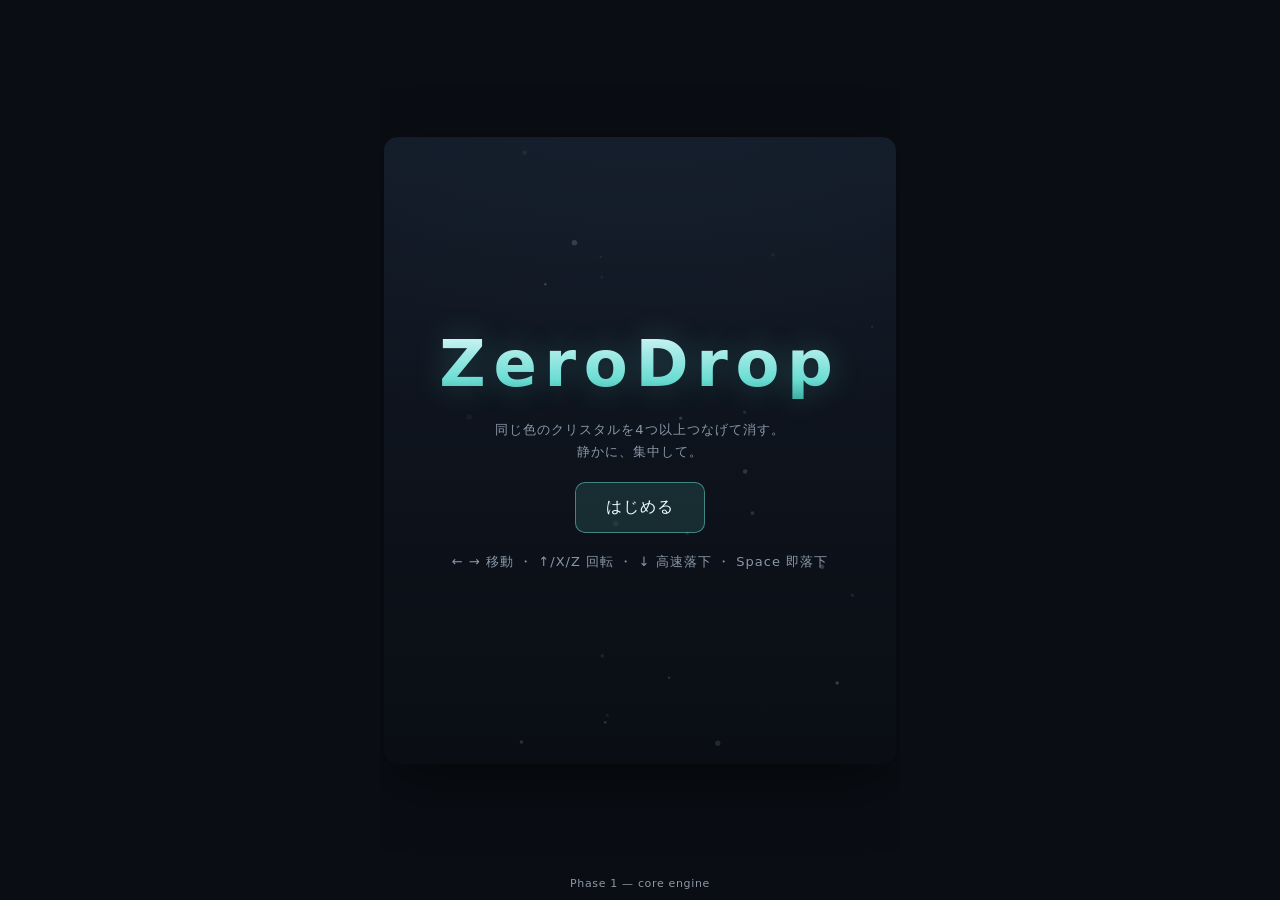
==== index.html @ dff9c784 "Raise touch controller off the bottom edge 下に張り付いて押しにくかったため、コントローラー全体を底から持ち上げ。 padding-bottom を画面高に応" ====
<!DOCTYPE html>
<html lang="ja">
<head>
<meta charset="UTF-8">
<meta name="viewport" content="width=device-width, initial-scale=1.0, maximum-scale=1.0, user-scalable=no">
<title>ZeroDrop</title>
<style>
  :root {
    --bg0: #0a0e14;
    --bg1: #111824;
    --ink: #e8eef6;
    --ink-dim: #8a97a8;
    --accent: #5fd0c8;
    --panel: rgba(255, 255, 255, 0.04);
    --panel-line: rgba(255, 255, 255, 0.10);
  }
  * { box-sizing: border-box; }
  html, body {
    margin: 0;
    padding: 0;
    background: var(--bg0);
    color: var(--ink);
    font-family: "Hiragino Kaku Gothic ProN", "Yu Gothic", Meiryo, system-ui, sans-serif;
    -webkit-font-smoothing: antialiased;
    overflow: hidden;
  }
  #zd-root {
    position: relative;
    width: 100%;
    max-width: 520px;
    margin: 0 auto;
    min-height: 100vh;
    min-height: 100dvh;
    display: flex;
    flex-direction: column;
    align-items: center;
    justify-content: center;
    user-select: none;
    -webkit-user-select: none;
    -webkit-tap-highlight-color: transparent;
  }
  #stage {
    flex: 1 1 auto;
    width: 100%;
    min-height: 0;
    display: flex;
    align-items: center;
    justify-content: center;
    overflow: hidden;
  }
  canvas {
    display: block;
    touch-action: none;
    background:
      radial-gradient(1200px 600px at 50% -10%, #16202e 0%, transparent 60%),
      linear-gradient(180deg, var(--bg1) 0%, var(--bg0) 100%);
    border-radius: 14px;
    box-shadow: 0 20px 60px rgba(0, 0, 0, 0.5);
  }
  /* DOM overlays for crisp text / buttons over the canvas */
  .overlay {
    position: absolute;
    inset: 0;
    display: flex;
    flex-direction: column;
    align-items: center;
    justify-content: center;
    text-align: center;
    gap: 18px;
    padding: 24px;
  }
  .hidden { display: none !important; }
  .title-name {
    font-size: clamp(40px, 12vw, 64px);
    font-weight: 700;
    letter-spacing: 0.12em;
    margin: 0;
    background: linear-gradient(180deg, #eafcff, #6fe0d6 70%, #3aa9a0);
    -webkit-background-clip: text;
    background-clip: text;
    color: transparent;
    text-shadow: 0 0 30px rgba(95, 208, 200, 0.25);
  }
  .subtle {
    color: var(--ink-dim);
    font-size: 13px;
    letter-spacing: 0.08em;
    line-height: 1.7;
    margin: 0;
  }
  .btn {
    appearance: none;
    border: 1px solid var(--panel-line);
    background: var(--panel);
    color: var(--ink);
    font: inherit;
    font-size: 16px;
    letter-spacing: 0.06em;
    padding: 14px 30px;
    border-radius: 10px;
    cursor: pointer;
    transition: transform 0.08s ease, background 0.15s ease, border-color 0.15s ease;
  }
  .btn:hover { background: rgba(95, 208, 200, 0.10); border-color: rgba(95, 208, 200, 0.5); }
  .btn:active { transform: translateY(1px); }
  .btn-primary {
    border-color: rgba(95, 208, 200, 0.55);
    background: rgba(95, 208, 200, 0.14);
    color: #eafcff;
  }
  .result-title {
    font-size: clamp(32px, 9vw, 48px);
    font-weight: 700;
    letter-spacing: 0.14em;
    margin: 0;
  }
  .row { display: flex; gap: 12px; flex-wrap: wrap; justify-content: center; }
  .footer-note {
    position: absolute;
    bottom: 10px;
    left: 0; right: 0;
    text-align: center;
    color: var(--ink-dim);
    font-size: 11px;
    letter-spacing: 0.06em;
  }
  .icon-btn {
    position: absolute;
    top: 14px;
    right: 14px;
    width: 46px;
    height: 46px;
    border-radius: 12px;
    border: 1px solid var(--panel-line);
    background: rgba(12, 18, 26, 0.6);
    color: var(--ink);
    font-size: 15px;
    letter-spacing: 0.05em;
    display: flex;
    align-items: center;
    justify-content: center;
    cursor: pointer;
    z-index: 5;
    -webkit-backdrop-filter: blur(4px);
    backdrop-filter: blur(4px);
  }
  .icon-btn:active { transform: translateY(1px); }

  /* On-screen controller (touch only). Left: move row. Center: pause. Right: rotate / drop stack. */
  #touch-controls {
    flex: 0 0 auto;
    width: 100%;
    box-sizing: border-box;
    display: flex;
    align-items: center;
    justify-content: space-between;
    gap: 8px;
    padding: 10px 12px;
    /* Lift the whole controller up off the bottom edge so it's easy to reach.
       Scales with screen height: taller phones get more lift, short ones keep a minimum. */
    padding-bottom: calc(env(safe-area-inset-bottom, 0px) + clamp(26px, 9vh, 84px));
  }
  .pad { display: flex; gap: 8px; align-items: center; }
  .pad-right { flex-direction: column; }
  .ctl {
    width: clamp(46px, 14.5vw, 68px);
    height: clamp(46px, 13vw, 60px);
    border-radius: 14px;
    border: 1px solid var(--panel-line);
    background: rgba(20, 28, 38, 0.85);
    color: var(--ink);
    font-size: clamp(18px, 6vw, 26px);
    line-height: 1;
    display: flex;
    align-items: center;
    justify-content: center;
    cursor: pointer;
    touch-action: none;
    user-select: none;
    -webkit-user-select: none;
    transition: background 0.08s ease, transform 0.05s ease;
  }
  .ctl:active {
    background: rgba(95, 208, 200, 0.22);
    border-color: rgba(95, 208, 200, 0.55);
    transform: translateY(1px);
  }
  /* Center utility (pause) */
  .ctl-util {
    width: clamp(44px, 12vw, 58px);
    font-size: clamp(14px, 4.4vw, 18px);
    letter-spacing: 0.1em;
    opacity: 0.92;
  }
  /* Right stack: rotate (highlighted) over drop (prominent) */
  .ctl-rotate {
    width: clamp(66px, 21vw, 94px);
    font-size: clamp(24px, 7.5vw, 32px);
    background: rgba(95, 208, 200, 0.12);
    border-color: rgba(95, 208, 200, 0.6);
    box-shadow: inset 0 0 0 1px rgba(95, 208, 200, 0.25);
  }
  .ctl-drop {
    width: clamp(66px, 21vw, 94px);
    height: clamp(46px, 12vw, 56px);
    font-size: clamp(14px, 4.4vw, 18px);
    font-weight: 700;
    letter-spacing: 0.06em;
    color: #ffd7e6;
    background: rgba(214, 73, 138, 0.18);
    border-color: rgba(214, 73, 138, 0.55);
  }
  .ctl-drop:active {
    background: rgba(214, 73, 138, 0.34);
    border-color: rgba(214, 73, 138, 0.85);
  }
</style>
</head>
<body>
<div id="zd-root">
  <div id="stage">
    <canvas id="zd-canvas"></canvas>
  </div>

  <!-- On-screen controller (shown only on touch devices while playing) -->
  <div id="touch-controls" class="hidden">
    <div class="pad">
      <button class="ctl" data-act="left" aria-label="左へ">◀</button>
      <button class="ctl" data-act="soft" aria-label="高速落下">▼</button>
      <button class="ctl" data-act="right" aria-label="右へ">▶</button>
    </div>
    <div class="pad">
      <button class="ctl ctl-util" data-act="pause" aria-label="一時停止">❚❚</button>
    </div>
    <div class="pad pad-right">
      <button class="ctl ctl-rotate" data-act="rotR" aria-label="回転">↻</button>
      <button class="ctl ctl-drop" data-act="hard" aria-label="一気に落とす">↓ DROP</button>
    </div>
  </div>

  <!-- Title -->
  <div class="overlay" id="overlay-title">
    <h1 class="title-name">ZeroDrop</h1>
    <p class="subtle">同じ色のクリスタルを4つ以上つなげて消す。<br>静かに、集中して。</p>
    <button class="btn btn-primary" id="btn-start">はじめる</button>
    <p class="subtle">← → 移動 ・ ↑/X/Z 回転 ・ ↓ 高速落下 ・ Space 即落下</p>
  </div>

  <!-- Result -->
  <div class="overlay hidden" id="overlay-result">
    <h2 class="result-title" id="result-title">おしまい</h2>
    <p class="subtle" id="result-score">スコア 0</p>
    <div class="row">
      <button class="btn btn-primary" id="btn-retry">もう一度</button>
      <button class="btn" id="btn-title">タイトルへ</button>
    </div>
  </div>

  <!-- Pause button (visible only while playing) -->
  <button class="icon-btn hidden" id="btn-pause" aria-label="一時停止">II</button>

  <!-- Pause overlay -->
  <div class="overlay hidden" id="overlay-pause">
    <h2 class="result-title">一時停止</h2>
    <p class="subtle">P / Esc でも再開できます</p>
    <div class="row">
      <button class="btn btn-primary" id="btn-resume">再開</button>
      <button class="btn" id="btn-pause-title">タイトルへ</button>
    </div>
  </div>

  <div class="footer-note">Phase 1 — core engine</div>
</div>

<script>
"use strict";
(function () {
  // =====================================================================
  // ZeroDrop — Phase 1: Core engine (single player, no interference)
  // Canvas 2D + Vanilla JS. No external libraries.
  // =====================================================================

  // ---- Field constants -------------------------------------------------
  const COLS = 6;
  const VISIBLE_ROWS = 12;
  const HIDDEN_ROWS = 2;            // spawn area above the visible field
  const ROWS = VISIBLE_ROWS + HIDDEN_ROWS; // internal grid height
  const CELL = 40;                  // logical cell size in px
  const NUM_COLORS = 5;

  const SPAWN_COL = 2;              // pivot spawn column (0-indexed)

  // Cell values: 0 = empty, 1..5 = colors. (9 reserved for future ojama.)
  const EMPTY = 0;

  // Color palette: cyan / magenta / yellow / lime / orange (original tones).
  const COLORS = {
    1: { core: "#7ff0ec", edge: "#1fb9b0", glow: "#9ffff9" }, // cyan
    2: { core: "#f58ad6", edge: "#c2389b", glow: "#ffb0e6" }, // magenta
    3: { core: "#f6e07a", edge: "#caa023", glow: "#fff0a8" }, // yellow
    4: { core: "#a7e87a", edge: "#5fae2f", glow: "#c8ffa0" }, // lime
    5: { core: "#f6a96a", edge: "#cc6a1f", glow: "#ffc999" }, // orange
  };

  // ---- Timing ----------------------------------------------------------
  const GRAVITY_MS = 650;           // time per 1-row natural fall
  const SOFT_DROP_MS = 45;          // fall time while soft dropping
  const LOCK_DELAY_MS = 0;          // (kept 0 in Phase 1 for crisp feel)
  const CLEAR_FLASH_MS = 330;       // flash before clearing a group
  const SETTLE_PAUSE_MS = 110;      // small pause between chain steps
  const SPAWN_PAUSE_MS = 90;

  // ---- Geometry helpers ------------------------------------------------
  // Orientation of the satellite relative to the pivot.
  // 0 = up, 1 = right, 2 = down, 3 = left
  function childOffset(orient) {
    switch (orient & 3) {
      case 0: return { dr: -1, dc: 0 };
      case 1: return { dr: 0, dc: 1 };
      case 2: return { dr: 1, dc: 0 };
      default: return { dr: 0, dc: -1 };
    }
  }

  function randColor() {
    return 1 + Math.floor(Math.random() * NUM_COLORS);
  }

  // =====================================================================
  // Board — holds one field's full state. Kept self-contained so Phase 2
  // can instantiate two of them side by side.
  // =====================================================================
  class Board {
    constructor() {
      this.reset();
    }

    reset() {
      this.grid = [];
      for (let r = 0; r < ROWS; r++) {
        this.grid.push(new Array(COLS).fill(EMPTY));
      }
      this.piece = null;        // active falling pair
      this.next = this.makePair();
      this.score = 0;
      this.chain = 0;           // current chain depth during resolution
      this.maxChain = 0;
      this.particles = [];
      this.clearing = [];       // cells flashing before removal
      this.phase = "control";   // control | clearing | settle | spawn | over
      this.timer = 0;           // generic phase timer (ms)
      this.fallTimer = 0;       // accumulator for natural fall
      this.softDrop = false;
      this.gameOver = false;
      this.flashT = 0;          // 0..1 animation phase for clearing flash
      this.spawnPiece();
    }

    makePair() {
      return { a: randColor(), b: randColor() };
    }

    // Place a new active piece from the "next" queue.
    spawnPiece() {
      const pair = this.next;
      this.next = this.makePair();
      this.piece = {
        row: HIDDEN_ROWS - 1,   // pivot starts in the hidden spawn area
        col: SPAWN_COL,
        orient: 0,              // satellite above pivot
        a: pair.a,              // pivot color
        b: pair.b,              // satellite color
        offsetY: 0,             // visual interpolation (0..1 of a cell)
      };
      // Game over: spawn cells already occupied.
      const childRow = this.piece.row + childOffset(0).dr;
      if (!this.isFree(this.piece.row, this.piece.col) ||
          !this.isFree(childRow, this.piece.col)) {
        this.gameOver = true;
        this.phase = "over";
        this.piece = null;
      } else {
        this.phase = "control";
        this.fallTimer = 0;
      }
    }

    isFree(row, col) {
      if (col < 0 || col >= COLS || row < 0 || row >= ROWS) return false;
      return this.grid[row][col] === EMPTY;
    }

    // Cells occupied by the active piece at a given (row,col,orient).
    cellsOf(row, col, orient) {
      const o = childOffset(orient);
      return [
        { row: row, col: col },
        { row: row + o.dr, col: col + o.dc },
      ];
    }

    fits(row, col, orient) {
      const cells = this.cellsOf(row, col, orient);
      for (const c of cells) {
        if (!this.isFree(c.row, c.col)) return false;
      }
      return true;
    }

    // ---- Player actions ----
    move(dir) {
      if (this.phase !== "control" || !this.piece) return;
      const p = this.piece;
      if (this.fits(p.row, p.col + dir, p.orient)) {
        p.col += dir;
      }
    }

    rotate(dir) {
      if (this.phase !== "control" || !this.piece) return;
      const p = this.piece;
      const no = (p.orient + (dir > 0 ? 1 : 3)) & 3;
      if (this.fits(p.row, p.col, no)) {
        p.orient = no;
        return;
      }
      // Wall kicks: try nudging the pivot opposite the satellite.
      const o = childOffset(no);
      const kicks = [
        { dr: 0, dc: -o.dc }, // push horizontally away from satellite
        { dr: -o.dr, dc: 0 }, // push vertically away from satellite
        { dr: 0, dc: o.dc ? 0 : (p.col < COLS / 2 ? 1 : -1) },
      ];
      for (const k of kicks) {
        if (this.fits(p.row + k.dr, p.col + k.dc, no)) {
          p.row += k.dr;
          p.col += k.dc;
          p.orient = no;
          return;
        }
      }
    }

    setSoftDrop(on) {
      this.softDrop = on;
    }

    hardDrop() {
      if (this.phase !== "control" || !this.piece) return;
      const p = this.piece;
      while (this.fits(p.row + 1, p.col, p.orient)) {
        p.row += 1;
      }
      p.offsetY = 0;
      this.lockPiece();
    }

    // ---- Locking & resolution ----
    lockPiece() {
      const p = this.piece;
      const cells = this.cellsOf(p.row, p.col, p.orient);
      // Pivot is colour a, satellite is colour b.
      this.grid[cells[0].row][cells[0].col] = p.a;
      if (cells[1].row >= 0 && cells[1].row < ROWS) {
        this.grid[cells[1].row][cells[1].col] = p.b;
      }
      this.piece = null;
      this.applyGravity();
      this.beginResolve();
    }

    // Compact every column so floating cells fall to the bottom.
    applyGravity() {
      for (let c = 0; c < COLS; c++) {
        let write = ROWS - 1;
        for (let r = ROWS - 1; r >= 0; r--) {
          if (this.grid[r][c] !== EMPTY) {
            const v = this.grid[r][c];
            this.grid[r][c] = EMPTY;
            this.grid[write][c] = v;
            write--;
          }
        }
      }
    }

    // Find all connected same-colour groups of size >= 4.
    findGroups() {
      const seen = [];
      for (let r = 0; r < ROWS; r++) seen.push(new Array(COLS).fill(false));
      const groups = [];
      for (let r = 0; r < ROWS; r++) {
        for (let c = 0; c < COLS; c++) {
          const v = this.grid[r][c];
          if (v === EMPTY || v === 9 || seen[r][c]) continue;
          // BFS flood fill on matching colour (orthogonal only).
          const stack = [[r, c]];
          seen[r][c] = true;
          const group = [];
          while (stack.length) {
            const [cr, cc] = stack.pop();
            group.push({ row: cr, col: cc });
            const nb = [[cr - 1, cc], [cr + 1, cc], [cr, cc - 1], [cr, cc + 1]];
            for (const [nr, ncc] of nb) {
              if (nr < 0 || nr >= ROWS || ncc < 0 || ncc >= COLS) continue;
              if (seen[nr][ncc]) continue;
              if (this.grid[nr][ncc] === v) {
                seen[nr][ncc] = true;
                stack.push([nr, ncc]);
              }
            }
          }
          if (group.length >= 4) groups.push(group);
        }
      }
      return groups;
    }

    beginResolve() {
      const groups = this.findGroups();
      if (groups.length === 0) {
        // Nothing to clear: hand control back (or spawn the next piece).
        this.chain = 0;
        this.phase = "spawn";
        this.timer = SPAWN_PAUSE_MS;
        return;
      }
      this.chain += 1;
      if (this.chain > this.maxChain) this.maxChain = this.chain;

      // Mark cells for the flash, count for scoring.
      let count = 0;
      this.clearing = [];
      for (const g of groups) {
        for (const cell of g) {
          this.clearing.push(cell);
          count += 1;
        }
      }
      // Score: cleared * 10 * 2^(chain-1)  (exponential chain bonus).
      const bonus = Math.pow(2, this.chain - 1);
      this.score += Math.round(count * 10 * bonus);

      this.phase = "clearing";
      this.timer = CLEAR_FLASH_MS;
      this.flashT = 0;
    }

    finishClearing() {
      // Spawn shatter particles, then empty the cells.
      for (const cell of this.clearing) {
        const v = this.grid[cell.row][cell.col];
        this.spawnShatter(cell.col, cell.row, v);
        this.grid[cell.row][cell.col] = EMPTY;
      }
      this.clearing = [];
      this.applyGravity();
      // Continue the chain after a short settle pause.
      this.phase = "settle";
      this.timer = SETTLE_PAUSE_MS;
    }

    spawnShatter(col, row, colorId) {
      const col0 = COLORS[colorId] || COLORS[1];
      const cx = col * CELL + CELL / 2;
      const cy = (row - HIDDEN_ROWS) * CELL + CELL / 2;
      const n = 7;
      for (let i = 0; i < n; i++) {
        const ang = (Math.PI * 2 * i) / n + Math.random() * 0.6;
        const sp = 60 + Math.random() * 130;
        this.particles.push({
          x: cx, y: cy,
          vx: Math.cos(ang) * sp,
          vy: Math.sin(ang) * sp - 40,
          life: 1,
          size: 4 + Math.random() * 5,
          rot: Math.random() * Math.PI,
          vr: (Math.random() - 0.5) * 8,
          color: col0.core,
        });
      }
    }

    // ---- Per-frame update ----
    update(dt) {
      // Particles run regardless of phase.
      this.updateParticles(dt);

      if (this.phase === "control" && this.piece) {
        const interval = this.softDrop ? SOFT_DROP_MS : GRAVITY_MS;
        this.fallTimer += dt;
        // Step the piece down one whole row per elapsed interval first.
        while (this.fallTimer >= interval) {
          this.fallTimer -= interval;
          const p = this.piece;
          if (this.fits(p.row + 1, p.col, p.orient)) {
            p.row += 1;
          } else {
            this.fallTimer = 0;
            p.offsetY = 0;
            this.lockPiece();
            return;
          }
        }
        // Interpolate only toward a cell we can actually enter, so the piece
        // never visually overshoots/penetrates the floor before locking.
        const p = this.piece;
        if (this.fits(p.row + 1, p.col, p.orient)) {
          p.offsetY = this.fallTimer / interval;
        } else {
          p.offsetY = 0; // resting on the floor: hold steady, no dip
        }
      } else if (this.phase === "clearing") {
        this.timer -= dt;
        this.flashT = 1 - Math.max(0, this.timer) / CLEAR_FLASH_MS;
        if (this.timer <= 0) this.finishClearing();
      } else if (this.phase === "settle") {
        this.timer -= dt;
        if (this.timer <= 0) this.beginResolve();
      } else if (this.phase === "spawn") {
        this.timer -= dt;
        if (this.timer <= 0) this.spawnPiece();
      }
    }

    updateParticles(dt) {
      const s = dt / 1000;
      for (const pt of this.particles) {
        pt.vy += 520 * s;       // gravity on shards
        pt.x += pt.vx * s;
        pt.y += pt.vy * s;
        pt.rot += pt.vr * s;
        pt.life -= s * 1.7;
      }
      this.particles = this.particles.filter((p) => p.life > 0);
    }
  }

  // =====================================================================
  // Renderer — pure drawing from Board state. No game logic here.
  // =====================================================================
  function drawCrystal(ctx, x, y, size, colorId, opts) {
    opts = opts || {};
    const col = COLORS[colorId] || COLORS[1];
    const cx = x + size / 2;
    const cy = y + size / 2;
    const r = size * 0.40;
    const alpha = opts.alpha == null ? 1 : opts.alpha;

    ctx.save();
    ctx.globalAlpha = alpha;
    ctx.translate(cx, cy);

    // Outer glow.
    const glow = ctx.createRadialGradient(0, 0, r * 0.2, 0, 0, r * 1.5);
    glow.addColorStop(0, hexA(col.glow, 0.55 * alpha));
    glow.addColorStop(1, hexA(col.glow, 0));
    ctx.fillStyle = glow;
    ctx.beginPath();
    ctx.arc(0, 0, r * 1.5, 0, Math.PI * 2);
    ctx.fill();

    // Hexagonal crystal body.
    const sides = 6;
    ctx.beginPath();
    for (let i = 0; i < sides; i++) {
      const ang = -Math.PI / 2 + (Math.PI * 2 * i) / sides;
      const px = Math.cos(ang) * r;
      const py = Math.sin(ang) * r;
      if (i === 0) ctx.moveTo(px, py);
      else ctx.lineTo(px, py);
    }
    ctx.closePath();

    const body = ctx.createLinearGradient(0, -r, 0, r);
    body.addColorStop(0, col.core);
    body.addColorStop(1, col.edge);
    ctx.fillStyle = body;
    ctx.fill();

    // Inner glow / facet highlight.
    ctx.beginPath();
    for (let i = 0; i < sides; i++) {
      const ang = -Math.PI / 2 + (Math.PI * 2 * i) / sides;
      const px = Math.cos(ang) * r * 0.5;
      const py = Math.sin(ang) * r * 0.5;
      if (i === 0) ctx.moveTo(px, py);
      else ctx.lineTo(px, py);
    }
    ctx.closePath();
    ctx.fillStyle = hexA("#ffffff", 0.22 * alpha);
    ctx.fill();

    // Crisp edge.
    ctx.lineWidth = Math.max(1, size * 0.045);
    ctx.strokeStyle = hexA(col.glow, 0.7 * alpha);
    ctx.beginPath();
    for (let i = 0; i < sides; i++) {
      const ang = -Math.PI / 2 + (Math.PI * 2 * i) / sides;
      const px = Math.cos(ang) * r;
      const py = Math.sin(ang) * r;
      if (i === 0) ctx.moveTo(px, py);
      else ctx.lineTo(px, py);
    }
    ctx.closePath();
    ctx.stroke();

    ctx.restore();
  }

  function hexA(hex, a) {
    // hex "#rrggbb" -> rgba string
    const h = hex.replace("#", "");
    const r = parseInt(h.substring(0, 2), 16);
    const g = parseInt(h.substring(2, 4), 16);
    const b = parseInt(h.substring(4, 6), 16);
    return "rgba(" + r + "," + g + "," + b + "," + a + ")";
  }

  // =====================================================================
  // Game shell — canvas sizing, loop, input, screen state.
  // =====================================================================
  const canvas = document.getElementById("zd-canvas");
  const ctx = canvas.getContext("2d");

  // Layout: field on the left, an info panel on the right.
  const PANEL_W = 130;
  const PAD = 16;
  const FIELD_W = COLS * CELL;
  const FIELD_H = VISIBLE_ROWS * CELL;
  const BASE_W = FIELD_W + PANEL_W + PAD * 3;
  const BASE_H = FIELD_H + PAD * 2;

  let dpr = 1;
  let viewScale = 1;

  const isTouch = ("ontouchstart" in window) || (navigator.maxTouchPoints > 0);
  const stageEl = document.getElementById("stage");

  function resize() {
    // Fit the base layout into the stage box (the area left above the
    // on-screen controller). Flexbox owns the box; we just scale to fit it.
    const availW = Math.min(stageEl.clientWidth, 520) - 8;
    const availH = stageEl.clientHeight - 8;
    const scaleW = availW / BASE_W;
    const scaleH = availH / BASE_H;
    viewScale = Math.min(scaleW, scaleH, 1.4);
    if (viewScale <= 0 || !isFinite(viewScale)) viewScale = 1;

    dpr = window.devicePixelRatio || 1;
    canvas.width = Math.round(BASE_W * viewScale * dpr);
    canvas.height = Math.round(BASE_H * viewScale * dpr);
    canvas.style.width = Math.round(BASE_W * viewScale) + "px";
    canvas.style.height = Math.round(BASE_H * viewScale) + "px";
  }
  window.addEventListener("resize", resize);
  window.addEventListener("orientationchange", function () {
    setTimeout(resize, 120);
  });

  // Background ambient particles (purely decorative).
  const ambient = [];
  for (let i = 0; i < 26; i++) {
    ambient.push({
      x: Math.random() * BASE_W,
      y: Math.random() * BASE_H,
      r: 0.6 + Math.random() * 1.8,
      vy: 4 + Math.random() * 10,
      a: 0.05 + Math.random() * 0.18,
    });
  }
  function updateAmbient(dt) {
    const s = dt / 1000;
    for (const p of ambient) {
      p.y -= p.vy * s;
      if (p.y < -4) { p.y = BASE_H + 4; p.x = Math.random() * BASE_W; }
    }
  }

  // ---- Screen state machine -------------------------------------------
  const SCREEN = { TITLE: "title", PLAYING: "playing", RESULT: "result" };
  let screen = SCREEN.TITLE;
  let board = null;
  let paused = false;

  const elTitle = document.getElementById("overlay-title");
  const elResult = document.getElementById("overlay-result");
  const elResultTitle = document.getElementById("result-title");
  const elResultScore = document.getElementById("result-score");
  const elPause = document.getElementById("overlay-pause");
  const elBtnPause = document.getElementById("btn-pause");
  const elTouch = document.getElementById("touch-controls");
  const elFooter = document.querySelector(".footer-note");
  let stopAllTouchRepeats = function () {}; // assigned by bindTouchControls()

  function showScreen(s) {
    screen = s;
    paused = false;
    stopAllTouchRepeats();
    elTitle.classList.toggle("hidden", s !== SCREEN.TITLE);
    elResult.classList.toggle("hidden", s !== SCREEN.RESULT);
    elPause.classList.add("hidden");
    // Floating top-right pause is for desktop; touch uses the controller's pause.
    elBtnPause.classList.toggle("hidden", s !== SCREEN.PLAYING || isTouch);
    elTouch.classList.toggle("hidden", !(isTouch && s === SCREEN.PLAYING));
    elFooter.classList.toggle("hidden", s !== SCREEN.TITLE);
    resize(); // reflow the canvas now that the controller may have appeared
  }

  function setPaused(on) {
    if (screen !== SCREEN.PLAYING) return;
    if (board && board.gameOver) return;
    paused = on;
    if (board) board.setSoftDrop(false); // avoid a stuck soft-drop on resume
    keyHeld.down = false;
    stopAllTouchRepeats();
    elPause.classList.toggle("hidden", !on);
    elBtnPause.classList.toggle("hidden", on || isTouch); // desktop-only floating button
    elTouch.classList.toggle("hidden", on || !(isTouch && screen === SCREEN.PLAYING));
  }

  function startGame() {
    board = new Board();
    showScreen(SCREEN.PLAYING);
  }

  function endGame() {
    showScreen(SCREEN.RESULT);
    elResultTitle.textContent = "おしまい";
    elResultScore.textContent =
      "スコア " + board.score + "　/　最大 " + board.maxChain + " 連鎖";
  }

  document.getElementById("btn-start").addEventListener("click", startGame);
  document.getElementById("btn-retry").addEventListener("click", startGame);
  document.getElementById("btn-title").addEventListener("click", function () {
    showScreen(SCREEN.TITLE);
  });
  elBtnPause.addEventListener("click", function () { setPaused(true); });
  document.getElementById("btn-resume").addEventListener("click", function () {
    setPaused(false);
  });
  document.getElementById("btn-pause-title").addEventListener("click", function () {
    showScreen(SCREEN.TITLE);
  });

  // ---- Keyboard input --------------------------------------------------
  const keyHeld = {};
  window.addEventListener("keydown", function (e) {
    if (screen !== SCREEN.PLAYING || !board) return;
    // Pause toggle works whether or not we're currently paused.
    if (e.key === "p" || e.key === "P" || e.key === "Escape") {
      setPaused(!paused);
      e.preventDefault();
      return;
    }
    if (paused) return; // ignore gameplay keys while paused
    let handled = true;
    switch (e.key) {
      case "ArrowLeft": board.move(-1); break;
      case "ArrowRight": board.move(1); break;
      case "ArrowUp":
      case "x":
      case "X": board.rotate(1); break;
      case "z":
      case "Z": board.rotate(-1); break;
      case "ArrowDown":
        board.setSoftDrop(true);
        keyHeld.down = true;
        break;
      case " ":
        if (!keyHeld.space) { board.hardDrop(); keyHeld.space = true; }
        break;
      default: handled = false;
    }
    if (handled) e.preventDefault();
  });
  window.addEventListener("keyup", function (e) {
    if (e.key === "ArrowDown") { if (board) board.setSoftDrop(false); keyHeld.down = false; }
    if (e.key === " ") keyHeld.space = false;
  });

  // ---- Touch input -----------------------------------------------------
  let touch = null;
  canvas.addEventListener("touchstart", function (e) {
    if (screen !== SCREEN.PLAYING) return;
    const t = e.changedTouches[0];
    touch = { x0: t.clientX, y0: t.clientY, x: t.clientX, y: t.clientY,
              t0: performance.now(), movedCol: 0, soft: false };
    e.preventDefault();
  }, { passive: false });

  canvas.addEventListener("touchmove", function (e) {
    if (!touch || !board) return;
    const t = e.changedTouches[0];
    touch.x = t.clientX; touch.y = t.clientY;
    const stepPx = 26;
    const dx = touch.x - touch.x0;
    const dy = touch.y - touch.y0;
    // Horizontal swipe -> column moves.
    const wantCol = Math.round(dx / stepPx);
    while (touch.movedCol < wantCol) { board.move(1); touch.movedCol++; }
    while (touch.movedCol > wantCol) { board.move(-1); touch.movedCol--; }
    // Downward swipe -> soft drop.
    const soft = dy > 24 && Math.abs(dy) > Math.abs(dx);
    if (soft !== touch.soft) { board.setSoftDrop(soft); touch.soft = soft; }
    e.preventDefault();
  }, { passive: false });

  canvas.addEventListener("touchend", function (e) {
    if (!touch || !board) { touch = null; return; }
    const dt = performance.now() - touch.t0;
    const dx = touch.x - touch.x0;
    const dy = touch.y - touch.y0;
    const dist = Math.hypot(dx, dy);
    if (board) board.setSoftDrop(false);
    // A short, still tap = rotate.
    if (dt < 250 && dist < 16 && touch.movedCol === 0) {
      board.rotate(1);
    }
    touch = null;
    e.preventDefault();
  }, { passive: false });

  // ---- Render ----------------------------------------------------------
  function render() {
    ctx.save();
    ctx.scale(viewScale * dpr, viewScale * dpr);
    ctx.clearRect(0, 0, BASE_W, BASE_H);

    // Ambient particles behind everything.
    for (const p of ambient) {
      ctx.fillStyle = hexA("#bfe9e4", p.a);
      ctx.beginPath();
      ctx.arc(p.x, p.y, p.r, 0, Math.PI * 2);
      ctx.fill();
    }

    if (screen === SCREEN.PLAYING || screen === SCREEN.RESULT) {
      if (board) renderBoard(board);
    }

    ctx.restore();
  }

  function renderBoard(b) {
    const ox = PAD;
    const oy = PAD;

    // Field frame.
    ctx.save();
    ctx.fillStyle = "rgba(0,0,0,0.28)";
    roundRect(ctx, ox - 6, oy - 6, FIELD_W + 12, FIELD_H + 12, 12);
    ctx.fill();
    ctx.strokeStyle = "rgba(255,255,255,0.08)";
    ctx.lineWidth = 1;
    roundRect(ctx, ox - 6, oy - 6, FIELD_W + 12, FIELD_H + 12, 12);
    ctx.stroke();

    // Clip to field for cells.
    ctx.save();
    roundRect(ctx, ox, oy, FIELD_W, FIELD_H, 6);
    ctx.clip();

    // Subtle column grid.
    ctx.strokeStyle = "rgba(255,255,255,0.035)";
    ctx.lineWidth = 1;
    for (let c = 1; c < COLS; c++) {
      ctx.beginPath();
      ctx.moveTo(ox + c * CELL, oy);
      ctx.lineTo(ox + c * CELL, oy + FIELD_H);
      ctx.stroke();
    }

    // Settled cells (skip hidden spawn rows).
    const clearingSet = new Set(b.clearing.map((c) => c.row * COLS + c.col));
    for (let r = HIDDEN_ROWS; r < ROWS; r++) {
      for (let c = 0; c < COLS; c++) {
        const v = b.grid[r][c];
        if (v === EMPTY) continue;
        const x = ox + c * CELL;
        const y = oy + (r - HIDDEN_ROWS) * CELL;
        let alpha = 1;
        if (clearingSet.has(r * COLS + c)) {
          // Flash: pulse brightness, then fade out near the end.
          const f = b.flashT;
          const pulse = 0.55 + 0.45 * Math.abs(Math.sin(f * Math.PI * 3));
          alpha = f > 0.7 ? pulse * (1 - (f - 0.7) / 0.3) : pulse;
        }
        drawCrystal(ctx, x, y, CELL, v, { alpha: alpha });
      }
    }

    // Active piece.
    if (b.piece && b.phase === "control") {
      const p = b.piece;
      const o = childOffset(p.orient);
      const interp = p.offsetY;
      const py = (p.row - HIDDEN_ROWS + interp) * CELL;
      // pivot
      drawPieceCell(ox, oy, p.col, py, p.a);
      // satellite
      const cy = (p.row + o.dr - HIDDEN_ROWS + interp) * CELL;
      drawPieceCell(ox, oy, p.col + o.dc, cy, p.b);
    }

    // Particles (shatter).
    for (const pt of b.particles) {
      ctx.save();
      ctx.globalAlpha = Math.max(0, Math.min(1, pt.life));
      ctx.translate(ox + pt.x, oy + pt.y);
      ctx.rotate(pt.rot);
      ctx.fillStyle = pt.color;
      ctx.fillRect(-pt.size / 2, -pt.size / 2, pt.size, pt.size);
      ctx.restore();
    }

    ctx.restore(); // end clip

    // Game over veil.
    if (b.gameOver) {
      ctx.fillStyle = "rgba(8,12,18,0.55)";
      roundRect(ctx, ox, oy, FIELD_W, FIELD_H, 6);
      ctx.fill();
    }

    ctx.restore();

    // ---- Side panel ----
    renderPanel(b);
  }

  function drawPieceCell(ox, oy, col, yWithinField, colorId) {
    // Cells above the visible area are not drawn.
    if (yWithinField + CELL <= 0) return;
    drawCrystal(ctx, ox + col * CELL, oy + yWithinField, CELL, colorId, {});
  }

  function renderPanel(b) {
    const px = PAD * 2 + FIELD_W;
    const py = PAD;

    ctx.save();
    ctx.fillStyle = "rgba(255,255,255,0.035)";
    roundRect(ctx, px, py, PANEL_W, FIELD_H, 12);
    ctx.fill();
    ctx.strokeStyle = "rgba(255,255,255,0.08)";
    ctx.lineWidth = 1;
    roundRect(ctx, px, py, PANEL_W, FIELD_H, 12);
    ctx.stroke();

    const cx = px + PANEL_W / 2;
    let y = py + 24;

    ctx.textAlign = "center";
    ctx.fillStyle = "#8a97a8";
    ctx.font = "12px system-ui, sans-serif";
    ctx.fillText("NEXT", cx, y);

    // Next pair preview (stacked).
    const ps = CELL * 0.8;
    const nx = cx - ps / 2;
    y += 14;
    drawCrystal(ctx, nx, y, ps, b.next.b, {});      // satellite (top)
    drawCrystal(ctx, nx, y + ps, ps, b.next.a, {});  // pivot (bottom)

    y += ps * 2 + 34;
    ctx.fillStyle = "#8a97a8";
    ctx.font = "12px system-ui, sans-serif";
    ctx.fillText("SCORE", cx, y);
    y += 26;
    ctx.fillStyle = "#e8eef6";
    ctx.font = "700 22px system-ui, sans-serif";
    ctx.fillText(String(b.score), cx, y);

    y += 40;
    ctx.fillStyle = "#8a97a8";
    ctx.font = "12px system-ui, sans-serif";
    ctx.fillText("CHAIN", cx, y);
    y += 24;
    ctx.fillStyle = b.chain > 0 ? "#7fe0d6" : "#46525f";
    ctx.font = "700 20px system-ui, sans-serif";
    ctx.fillText(b.chain > 0 ? b.chain + " 連鎖" : "—", cx, y);

    ctx.restore();
  }

  function roundRect(ctx, x, y, w, h, r) {
    r = Math.min(r, w / 2, h / 2);
    ctx.beginPath();
    ctx.moveTo(x + r, y);
    ctx.arcTo(x + w, y, x + w, y + h, r);
    ctx.arcTo(x + w, y + h, x, y + h, r);
    ctx.arcTo(x, y + h, x, y, r);
    ctx.arcTo(x, y, x + w, y, r);
    ctx.closePath();
  }

  // ---- Main loop -------------------------------------------------------
  let last = performance.now();
  function loop(now) {
    let dt = now - last;
    last = now;
    if (dt > 100) dt = 100; // clamp after tab switches

    updateAmbient(dt);

    if (screen === SCREEN.PLAYING && board && !paused) {
      board.update(dt);
      if (board.gameOver && !board._ended) {
        board._ended = true;
        elBtnPause.classList.add("hidden");
        elTouch.classList.add("hidden");
        stopAllTouchRepeats();
        // brief pause so the final state is visible before the result screen
        setTimeout(endGame, 700);
      }
    } else if (board && screen === SCREEN.RESULT) {
      // Keep particles alive on the result screen.
      board.updateParticles(dt);
    }

    render();
    requestAnimationFrame(loop);
  }

  // ---- On-screen controller wiring -------------------------------------
  function bindTouchControls() {
    const repeatTimers = {};
    const REPEAT_DELAY = 200; // ms before auto-repeat starts (DAS)
    const REPEAT_RATE = 70;   // ms between repeats while held (ARR)

    function startRepeat(act, fn) {
      stopRepeat(act);
      const tick = function () {
        fn();
        repeatTimers[act] = setTimeout(tick, REPEAT_RATE);
      };
      repeatTimers[act] = setTimeout(tick, REPEAT_DELAY);
    }
    function stopRepeat(act) {
      if (repeatTimers[act]) { clearTimeout(repeatTimers[act]); delete repeatTimers[act]; }
    }
    stopAllTouchRepeats = function () {
      for (const k in repeatTimers) stopRepeat(k);
    };

    function press(act) {
      if (!board || screen !== SCREEN.PLAYING || paused || board.gameOver) return;
      switch (act) {
        case "left": board.move(-1); startRepeat(act, function () { board.move(-1); }); break;
        case "right": board.move(1); startRepeat(act, function () { board.move(1); }); break;
        case "soft": board.setSoftDrop(true); break;
        case "rotL": board.rotate(-1); break;
        case "rotR": board.rotate(1); break;
        case "hard": board.hardDrop(); break;
        case "pause": setPaused(true); break;
      }
    }
    function release(act) {
      stopRepeat(act);
      if (act === "soft" && board) board.setSoftDrop(false);
    }

    elTouch.querySelectorAll(".ctl").forEach(function (btn) {
      const act = btn.getAttribute("data-act");
      btn.addEventListener("pointerdown", function (e) {
        e.preventDefault();
        if (btn.setPointerCapture) { try { btn.setPointerCapture(e.pointerId); } catch (_) {} }
        press(act);
      });
      btn.addEventListener("pointerup", function (e) { e.preventDefault(); release(act); });
      btn.addEventListener("pointercancel", function () { release(act); });
      btn.addEventListener("lostpointercapture", function () { release(act); });
      // Block the synthetic mouse/scroll/context events on long press.
      btn.addEventListener("contextmenu", function (e) { e.preventDefault(); });
    });
  }

  // ---- Boot ------------------------------------------------------------
  bindTouchControls();
  resize();
  showScreen(SCREEN.TITLE);
  requestAnimationFrame(loop);
})();
</script>
</body>
</html>
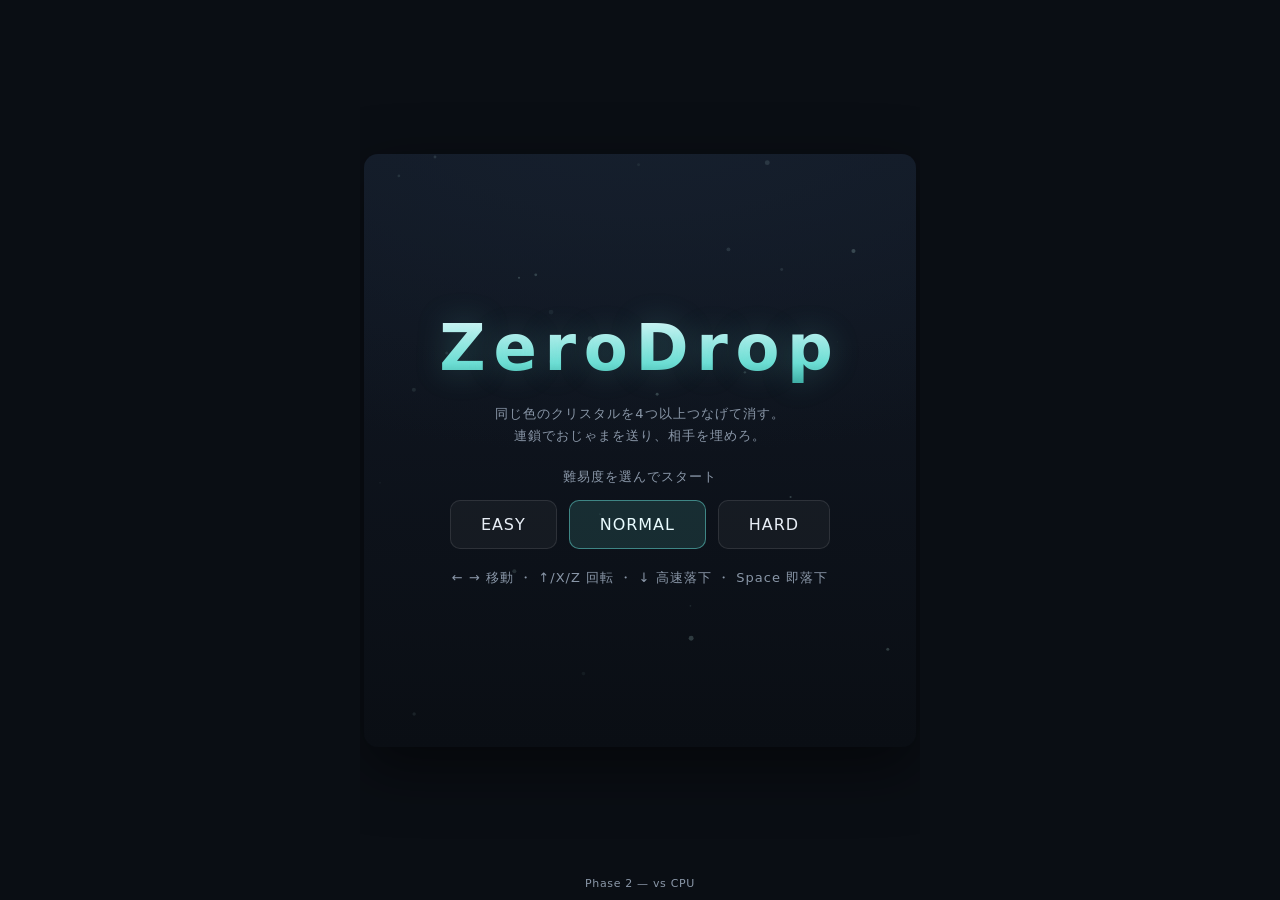
==== commit 53bbd389: "Phase 2: vs CPU — two boards, CPU AI, garbage blocks - 2盤面（プレイヤー左 / CPU右）を並べて同時進行。Board を独立インスタンス化。 " ====
--- a/index.html
+++ b/index.html
@@ -27,7 +27,7 @@
   #zd-root {
     position: relative;
     width: 100%;
-    max-width: 520px;
+    max-width: 560px;
     margin: 0 auto;
     min-height: 100vh;
     min-height: 100dvh;
@@ -57,7 +57,6 @@
     border-radius: 14px;
     box-shadow: 0 20px 60px rgba(0, 0, 0, 0.5);
   }
-  /* DOM overlays for crisp text / buttons over the canvas */
   .overlay {
     position: absolute;
     inset: 0;
@@ -156,8 +155,7 @@
     justify-content: space-between;
     gap: 8px;
     padding: 10px 12px;
-    /* Lift the whole controller up off the bottom edge so it's easy to reach.
-       Scales with screen height: taller phones get more lift, short ones keep a minimum. */
+    /* Lift the whole controller up off the bottom edge so it's easy to reach. */
     padding-bottom: calc(env(safe-area-inset-bottom, 0px) + clamp(26px, 9vh, 84px));
   }
   .pad { display: flex; gap: 8px; align-items: center; }
@@ -185,14 +183,12 @@
     border-color: rgba(95, 208, 200, 0.55);
     transform: translateY(1px);
   }
-  /* Center utility (pause) */
   .ctl-util {
     width: clamp(44px, 12vw, 58px);
     font-size: clamp(14px, 4.4vw, 18px);
     letter-spacing: 0.1em;
     opacity: 0.92;
   }
-  /* Right stack: rotate (highlighted) over drop (prominent) */
   .ctl-rotate {
     width: clamp(66px, 21vw, 94px);
     font-size: clamp(24px, 7.5vw, 32px);
@@ -241,14 +237,19 @@
   <!-- Title -->
   <div class="overlay" id="overlay-title">
     <h1 class="title-name">ZeroDrop</h1>
-    <p class="subtle">同じ色のクリスタルを4つ以上つなげて消す。<br>静かに、集中して。</p>
-    <button class="btn btn-primary" id="btn-start">はじめる</button>
+    <p class="subtle">同じ色のクリスタルを4つ以上つなげて消す。<br>連鎖でおじゃまを送り、相手を埋めろ。</p>
+    <p class="subtle" style="margin-bottom:-6px;">難易度を選んでスタート</p>
+    <div class="row">
+      <button class="btn" data-diff="EASY">EASY</button>
+      <button class="btn btn-primary" data-diff="NORMAL">NORMAL</button>
+      <button class="btn" data-diff="HARD">HARD</button>
+    </div>
     <p class="subtle">← → 移動 ・ ↑/X/Z 回転 ・ ↓ 高速落下 ・ Space 即落下</p>
   </div>
 
   <!-- Result -->
   <div class="overlay hidden" id="overlay-result">
-    <h2 class="result-title" id="result-title">おしまい</h2>
+    <h2 class="result-title" id="result-title">WIN</h2>
     <p class="subtle" id="result-score">スコア 0</p>
     <div class="row">
       <button class="btn btn-primary" id="btn-retry">もう一度</button>
@@ -256,7 +257,7 @@
     </div>
   </div>
 
-  <!-- Pause button (visible only while playing) -->
+  <!-- Pause button (visible only while playing, desktop) -->
   <button class="icon-btn hidden" id="btn-pause" aria-label="一時停止">II</button>
 
   <!-- Pause overlay -->
@@ -269,50 +270,51 @@
     </div>
   </div>
 
-  <div class="footer-note">Phase 1 — core engine</div>
+  <div class="footer-note">Phase 2 — vs CPU</div>
 </div>
 
 <script>
 "use strict";
 (function () {
   // =====================================================================
-  // ZeroDrop — Phase 1: Core engine (single player, no interference)
+  // ZeroDrop — Phase 2: vs CPU (two boards, CPU AI, garbage blocks)
   // Canvas 2D + Vanilla JS. No external libraries.
   // =====================================================================
 
   // ---- Field constants -------------------------------------------------
   const COLS = 6;
   const VISIBLE_ROWS = 12;
-  const HIDDEN_ROWS = 2;            // spawn area above the visible field
-  const ROWS = VISIBLE_ROWS + HIDDEN_ROWS; // internal grid height
-  const CELL = 40;                  // logical cell size in px
+  const HIDDEN_ROWS = 2;
+  const ROWS = VISIBLE_ROWS + HIDDEN_ROWS;
+  const CELL = 40;
   const NUM_COLORS = 5;
-
-  const SPAWN_COL = 2;              // pivot spawn column (0-indexed)
-
-  // Cell values: 0 = empty, 1..5 = colors. (9 reserved for future ojama.)
+  const SPAWN_COL = 2;
+
   const EMPTY = 0;
-
-  // Color palette: cyan / magenta / yellow / lime / orange (original tones).
+  const OJAMA = 9; // neutral garbage block
+
   const COLORS = {
     1: { core: "#7ff0ec", edge: "#1fb9b0", glow: "#9ffff9" }, // cyan
     2: { core: "#f58ad6", edge: "#c2389b", glow: "#ffb0e6" }, // magenta
     3: { core: "#f6e07a", edge: "#caa023", glow: "#fff0a8" }, // yellow
     4: { core: "#a7e87a", edge: "#5fae2f", glow: "#c8ffa0" }, // lime
     5: { core: "#f6a96a", edge: "#cc6a1f", glow: "#ffc999" }, // orange
+    9: { core: "#7c8694", edge: "#454e5a", glow: "#9aa4b2" }, // ojama (gray)
   };
 
   // ---- Timing ----------------------------------------------------------
-  const GRAVITY_MS = 650;           // time per 1-row natural fall
-  const SOFT_DROP_MS = 45;          // fall time while soft dropping
-  const LOCK_DELAY_MS = 0;          // (kept 0 in Phase 1 for crisp feel)
-  const CLEAR_FLASH_MS = 330;       // flash before clearing a group
-  const SETTLE_PAUSE_MS = 110;      // small pause between chain steps
+  const GRAVITY_MS = 650;
+  const SOFT_DROP_MS = 45;
+  const CLEAR_FLASH_MS = 330;
+  const SETTLE_PAUSE_MS = 110;
   const SPAWN_PAUSE_MS = 90;
+  const GARBAGE_PAUSE_MS = 220;
+
+  // ---- Garbage tuning --------------------------------------------------
+  const GARBAGE_RATE = 70;   // score per 1 garbage block (large = fewer)
+  const MAX_GARBAGE_DROP = 30; // cap garbage dropped per turn (5 rows)
 
   // ---- Geometry helpers ------------------------------------------------
-  // Orientation of the satellite relative to the pivot.
-  // 0 = up, 1 = right, 2 = down, 3 = left
   function childOffset(orient) {
     switch (orient & 3) {
       case 0: return { dr: -1, dc: 0 };
@@ -321,61 +323,155 @@
       default: return { dr: 0, dc: -1 };
     }
   }
-
-  function randColor() {
-    return 1 + Math.floor(Math.random() * NUM_COLORS);
+  function randColor() { return 1 + Math.floor(Math.random() * NUM_COLORS); }
+
+  // ---- Pure grid helpers (used by the CPU's look-ahead simulation) -----
+  function cloneGrid(grid) { return grid.map(function (row) { return row.slice(); }); }
+
+  function gridApplyGravity(grid) {
+    for (let c = 0; c < COLS; c++) {
+      let write = ROWS - 1;
+      for (let r = ROWS - 1; r >= 0; r--) {
+        if (grid[r][c] !== EMPTY) {
+          const v = grid[r][c];
+          grid[r][c] = EMPTY;
+          grid[write][c] = v;
+          write--;
+        }
+      }
+    }
+  }
+
+  function gridFindGroups(grid) {
+    const seen = [];
+    for (let r = 0; r < ROWS; r++) seen.push(new Array(COLS).fill(false));
+    const groups = [];
+    for (let r = 0; r < ROWS; r++) {
+      for (let c = 0; c < COLS; c++) {
+        const v = grid[r][c];
+        if (v === EMPTY || v === OJAMA || seen[r][c]) continue;
+        const stack = [[r, c]];
+        seen[r][c] = true;
+        const group = [];
+        while (stack.length) {
+          const cur = stack.pop();
+          const cr = cur[0], cc = cur[1];
+          group.push({ row: cr, col: cc });
+          const nb = [[cr - 1, cc], [cr + 1, cc], [cr, cc - 1], [cr, cc + 1]];
+          for (const n of nb) {
+            const nr = n[0], nc = n[1];
+            if (nr < 0 || nr >= ROWS || nc < 0 || nc >= COLS) continue;
+            if (!seen[nr][nc] && grid[nr][nc] === v) { seen[nr][nc] = true; stack.push([nr, nc]); }
+          }
+        }
+        if (group.length >= 4) groups.push(group);
+      }
+    }
+    return groups;
+  }
+
+  // Fully resolve a grid (clears + chains). Returns {cleared, chain}.
+  function gridResolve(grid) {
+    let chain = 0, cleared = 0;
+    gridApplyGravity(grid);
+    while (true) {
+      const groups = gridFindGroups(grid);
+      if (groups.length === 0) break;
+      chain++;
+      for (const g of groups) {
+        for (const cell of g) {
+          // remove adjacent ojama too (matches Board.finishClearing)
+          const nb = [[cell.row - 1, cell.col], [cell.row + 1, cell.col],
+                      [cell.row, cell.col - 1], [cell.row, cell.col + 1]];
+          for (const n of nb) {
+            const nr = n[0], nc = n[1];
+            if (nr >= 0 && nr < ROWS && nc >= 0 && nc < COLS && grid[nr][nc] === OJAMA) {
+              grid[nr][nc] = EMPTY;
+            }
+          }
+          grid[cell.row][cell.col] = EMPTY;
+          cleared++;
+        }
+      }
+      gridApplyGravity(grid);
+    }
+    return { cleared: cleared, chain: chain };
+  }
+
+  function gridDropRow(grid, c) {
+    for (let r = ROWS - 1; r >= 0; r--) if (grid[r][c] === EMPTY) return r;
+    return -1;
+  }
+
+  // Simulate dropping a pair (pivot colour a, satellite b) at a placement.
+  // Returns a new resolved-ready grid, or null if the placement is impossible.
+  function placePair(grid, col, orient, a, b) {
+    const g = cloneGrid(grid);
+    if (orient === 0 || orient === 2) {
+      if (col < 0 || col >= COLS) return null;
+      const dr = gridDropRow(g, col);
+      if (dr < 1) return null; // need two stacked cells
+      if (orient === 0) { g[dr][col] = a; g[dr - 1][col] = b; }
+      else { g[dr][col] = b; g[dr - 1][col] = a; }
+    } else if (orient === 1) {
+      if (col < 0 || col + 1 >= COLS) return null;
+      const d0 = gridDropRow(g, col), d1 = gridDropRow(g, col + 1);
+      if (d0 < 0 || d1 < 0) return null;
+      const rr = Math.min(d0, d1);
+      g[rr][col] = a; g[rr][col + 1] = b;
+    } else {
+      if (col - 1 < 0 || col >= COLS) return null;
+      const d0 = gridDropRow(g, col), d1 = gridDropRow(g, col - 1);
+      if (d0 < 0 || d1 < 0) return null;
+      const rr = Math.min(d0, d1);
+      g[rr][col] = a; g[rr][col - 1] = b;
+    }
+    gridApplyGravity(g);
+    return g;
   }
 
   // =====================================================================
-  // Board — holds one field's full state. Kept self-contained so Phase 2
-  // can instantiate two of them side by side.
+  // Board — one field's full state. Two of these run side by side.
   // =====================================================================
   class Board {
     constructor() {
+      this.onSend = null; // function(n): route garbage to the opponent
       this.reset();
     }
 
     reset() {
       this.grid = [];
-      for (let r = 0; r < ROWS; r++) {
-        this.grid.push(new Array(COLS).fill(EMPTY));
-      }
-      this.piece = null;        // active falling pair
+      for (let r = 0; r < ROWS; r++) this.grid.push(new Array(COLS).fill(EMPTY));
+      this.piece = null;
       this.next = this.makePair();
       this.score = 0;
-      this.chain = 0;           // current chain depth during resolution
+      this.chain = 0;
       this.maxChain = 0;
+      this.chainScore = 0;        // score accumulated during current resolution
+      this.pendingGarbage = 0;    // ojama waiting to drop on this board
+      this.garbageCarry = 0;      // fractional garbage carried between attacks
       this.particles = [];
-      this.clearing = [];       // cells flashing before removal
-      this.phase = "control";   // control | clearing | settle | spawn | over
-      this.timer = 0;           // generic phase timer (ms)
-      this.fallTimer = 0;       // accumulator for natural fall
+      this.clearing = [];
+      this.phase = "control";
+      this.timer = 0;
+      this.fallTimer = 0;
       this.softDrop = false;
       this.gameOver = false;
-      this.flashT = 0;          // 0..1 animation phase for clearing flash
+      this.flashT = 0;
       this.spawnPiece();
     }
 
-    makePair() {
-      return { a: randColor(), b: randColor() };
-    }
-
-    // Place a new active piece from the "next" queue.
+    makePair() { return { a: randColor(), b: randColor() }; }
+
     spawnPiece() {
       const pair = this.next;
       this.next = this.makePair();
       this.piece = {
-        row: HIDDEN_ROWS - 1,   // pivot starts in the hidden spawn area
-        col: SPAWN_COL,
-        orient: 0,              // satellite above pivot
-        a: pair.a,              // pivot color
-        b: pair.b,              // satellite color
-        offsetY: 0,             // visual interpolation (0..1 of a cell)
+        row: HIDDEN_ROWS - 1, col: SPAWN_COL, orient: 0,
+        a: pair.a, b: pair.b, offsetY: 0,
       };
-      // Game over: spawn cells already occupied.
       const childRow = this.piece.row + childOffset(0).dr;
-      if (!this.isFree(this.piece.row, this.piece.col) ||
-          !this.isFree(childRow, this.piece.col)) {
+      if (!this.isFree(this.piece.row, this.piece.col) || !this.isFree(childRow, this.piece.col)) {
         this.gameOver = true;
         this.phase = "over";
         this.piece = null;
@@ -390,67 +486,48 @@
       return this.grid[row][col] === EMPTY;
     }
 
-    // Cells occupied by the active piece at a given (row,col,orient).
     cellsOf(row, col, orient) {
       const o = childOffset(orient);
-      return [
-        { row: row, col: col },
-        { row: row + o.dr, col: col + o.dc },
-      ];
+      return [{ row: row, col: col }, { row: row + o.dr, col: col + o.dc }];
     }
 
     fits(row, col, orient) {
       const cells = this.cellsOf(row, col, orient);
-      for (const c of cells) {
-        if (!this.isFree(c.row, c.col)) return false;
-      }
+      for (const c of cells) if (!this.isFree(c.row, c.col)) return false;
       return true;
     }
 
-    // ---- Player actions ----
+    // ---- Player / CPU actions ----
     move(dir) {
       if (this.phase !== "control" || !this.piece) return;
       const p = this.piece;
-      if (this.fits(p.row, p.col + dir, p.orient)) {
-        p.col += dir;
-      }
+      if (this.fits(p.row, p.col + dir, p.orient)) p.col += dir;
     }
 
     rotate(dir) {
       if (this.phase !== "control" || !this.piece) return;
       const p = this.piece;
       const no = (p.orient + (dir > 0 ? 1 : 3)) & 3;
-      if (this.fits(p.row, p.col, no)) {
-        p.orient = no;
-        return;
-      }
-      // Wall kicks: try nudging the pivot opposite the satellite.
+      if (this.fits(p.row, p.col, no)) { p.orient = no; return; }
       const o = childOffset(no);
       const kicks = [
-        { dr: 0, dc: -o.dc }, // push horizontally away from satellite
-        { dr: -o.dr, dc: 0 }, // push vertically away from satellite
+        { dr: 0, dc: -o.dc },
+        { dr: -o.dr, dc: 0 },
         { dr: 0, dc: o.dc ? 0 : (p.col < COLS / 2 ? 1 : -1) },
       ];
       for (const k of kicks) {
         if (this.fits(p.row + k.dr, p.col + k.dc, no)) {
-          p.row += k.dr;
-          p.col += k.dc;
-          p.orient = no;
-          return;
+          p.row += k.dr; p.col += k.dc; p.orient = no; return;
         }
       }
     }
 
-    setSoftDrop(on) {
-      this.softDrop = on;
-    }
+    setSoftDrop(on) { this.softDrop = on; }
 
     hardDrop() {
       if (this.phase !== "control" || !this.piece) return;
       const p = this.piece;
-      while (this.fits(p.row + 1, p.col, p.orient)) {
-        p.row += 1;
-      }
+      while (this.fits(p.row + 1, p.col, p.orient)) p.row += 1;
       p.offsetY = 0;
       this.lockPiece();
     }
@@ -459,105 +536,117 @@
     lockPiece() {
       const p = this.piece;
       const cells = this.cellsOf(p.row, p.col, p.orient);
-      // Pivot is colour a, satellite is colour b.
       this.grid[cells[0].row][cells[0].col] = p.a;
-      if (cells[1].row >= 0 && cells[1].row < ROWS) {
-        this.grid[cells[1].row][cells[1].col] = p.b;
-      }
+      if (cells[1].row >= 0 && cells[1].row < ROWS) this.grid[cells[1].row][cells[1].col] = p.b;
       this.piece = null;
+      this.chainScore = 0; // start of a fresh resolution
       this.applyGravity();
       this.beginResolve();
     }
 
-    // Compact every column so floating cells fall to the bottom.
-    applyGravity() {
-      for (let c = 0; c < COLS; c++) {
-        let write = ROWS - 1;
-        for (let r = ROWS - 1; r >= 0; r--) {
-          if (this.grid[r][c] !== EMPTY) {
-            const v = this.grid[r][c];
-            this.grid[r][c] = EMPTY;
-            this.grid[write][c] = v;
-            write--;
-          }
-        }
-      }
-    }
-
-    // Find all connected same-colour groups of size >= 4.
-    findGroups() {
-      const seen = [];
-      for (let r = 0; r < ROWS; r++) seen.push(new Array(COLS).fill(false));
-      const groups = [];
-      for (let r = 0; r < ROWS; r++) {
-        for (let c = 0; c < COLS; c++) {
-          const v = this.grid[r][c];
-          if (v === EMPTY || v === 9 || seen[r][c]) continue;
-          // BFS flood fill on matching colour (orthogonal only).
-          const stack = [[r, c]];
-          seen[r][c] = true;
-          const group = [];
-          while (stack.length) {
-            const [cr, cc] = stack.pop();
-            group.push({ row: cr, col: cc });
-            const nb = [[cr - 1, cc], [cr + 1, cc], [cr, cc - 1], [cr, cc + 1]];
-            for (const [nr, ncc] of nb) {
-              if (nr < 0 || nr >= ROWS || ncc < 0 || ncc >= COLS) continue;
-              if (seen[nr][ncc]) continue;
-              if (this.grid[nr][ncc] === v) {
-                seen[nr][ncc] = true;
-                stack.push([nr, ncc]);
-              }
-            }
-          }
-          if (group.length >= 4) groups.push(group);
-        }
-      }
-      return groups;
-    }
+    applyGravity() { gridApplyGravity(this.grid); }
+    findGroups() { return gridFindGroups(this.grid); }
 
     beginResolve() {
       const groups = this.findGroups();
       if (groups.length === 0) {
-        // Nothing to clear: hand control back (or spawn the next piece).
-        this.chain = 0;
-        this.phase = "spawn";
-        this.timer = SPAWN_PAUSE_MS;
+        this.finalizeChain();
         return;
       }
       this.chain += 1;
       if (this.chain > this.maxChain) this.maxChain = this.chain;
 
-      // Mark cells for the flash, count for scoring.
       let count = 0;
       this.clearing = [];
       for (const g of groups) {
-        for (const cell of g) {
-          this.clearing.push(cell);
-          count += 1;
-        }
-      }
-      // Score: cleared * 10 * 2^(chain-1)  (exponential chain bonus).
+        for (const cell of g) { this.clearing.push(cell); count += 1; }
+      }
       const bonus = Math.pow(2, this.chain - 1);
-      this.score += Math.round(count * 10 * bonus);
+      const stepScore = Math.round(count * 10 * bonus);
+      this.score += stepScore;
+      this.chainScore += stepScore;
 
       this.phase = "clearing";
       this.timer = CLEAR_FLASH_MS;
       this.flashT = 0;
     }
 
+    // Chain finished: convert score to garbage, offset, send, then maybe drop.
+    finalizeChain() {
+      const units = this.chainScore + this.garbageCarry;
+      let sent = Math.floor(units / GARBAGE_RATE);
+      this.garbageCarry = units % GARBAGE_RATE;
+      // Outgoing garbage first cancels our own incoming (counter mechanic).
+      if (this.pendingGarbage > 0 && sent > 0) {
+        const off = Math.min(this.pendingGarbage, sent);
+        this.pendingGarbage -= off;
+        sent -= off;
+      }
+      if (sent > 0 && this.onSend) this.onSend(sent);
+      this.chain = 0;
+
+      if (this.pendingGarbage > 0) {
+        this.phase = "garbage";
+        this.timer = GARBAGE_PAUSE_MS;
+      } else {
+        this.phase = "spawn";
+        this.timer = SPAWN_PAUSE_MS;
+      }
+    }
+
     finishClearing() {
-      // Spawn shatter particles, then empty the cells.
+      // Ojama adjacent to a cleared cell get knocked out (one hit).
+      const ojamaOut = new Set();
+      for (const cell of this.clearing) {
+        const nb = [[cell.row - 1, cell.col], [cell.row + 1, cell.col],
+                    [cell.row, cell.col - 1], [cell.row, cell.col + 1]];
+        for (const n of nb) {
+          const r = n[0], c = n[1];
+          if (r >= 0 && r < ROWS && c >= 0 && c < COLS && this.grid[r][c] === OJAMA) {
+            ojamaOut.add(r * COLS + c);
+          }
+        }
+      }
       for (const cell of this.clearing) {
         const v = this.grid[cell.row][cell.col];
         this.spawnShatter(cell.col, cell.row, v);
         this.grid[cell.row][cell.col] = EMPTY;
       }
+      for (const key of ojamaOut) {
+        const r = Math.floor(key / COLS), c = key % COLS;
+        this.spawnShatter(c, r, OJAMA);
+        this.grid[r][c] = EMPTY;
+      }
       this.clearing = [];
       this.applyGravity();
-      // Continue the chain after a short settle pause.
       this.phase = "settle";
       this.timer = SETTLE_PAUSE_MS;
+    }
+
+    addPendingGarbage(n) { this.pendingGarbage += n; }
+
+    dropRowOf(c) {
+      for (let r = ROWS - 1; r >= 0; r--) if (this.grid[r][c] === EMPTY) return r;
+      return -1;
+    }
+
+    dropGarbage() {
+      let n = Math.min(this.pendingGarbage, MAX_GARBAGE_DROP);
+      this.pendingGarbage -= n;
+      const per = Math.floor(n / COLS);
+      const rem = n % COLS;
+      const cols = [0, 1, 2, 3, 4, 5];
+      for (let i = cols.length - 1; i > 0; i--) {
+        const j = Math.floor(Math.random() * (i + 1));
+        const t = cols[i]; cols[i] = cols[j]; cols[j] = t;
+      }
+      const extra = new Set(cols.slice(0, rem));
+      for (let c = 0; c < COLS; c++) {
+        let add = per + (extra.has(c) ? 1 : 0);
+        let dr = this.dropRowOf(c);
+        while (add > 0 && dr >= 0) { this.grid[dr][c] = OJAMA; dr--; add--; }
+      }
+      this.applyGravity();
     }
 
     spawnShatter(col, row, colorId) {
@@ -570,46 +659,29 @@
         const sp = 60 + Math.random() * 130;
         this.particles.push({
           x: cx, y: cy,
-          vx: Math.cos(ang) * sp,
-          vy: Math.sin(ang) * sp - 40,
-          life: 1,
-          size: 4 + Math.random() * 5,
-          rot: Math.random() * Math.PI,
-          vr: (Math.random() - 0.5) * 8,
+          vx: Math.cos(ang) * sp, vy: Math.sin(ang) * sp - 40,
+          life: 1, size: 4 + Math.random() * 5,
+          rot: Math.random() * Math.PI, vr: (Math.random() - 0.5) * 8,
           color: col0.core,
         });
       }
     }
 
-    // ---- Per-frame update ----
     update(dt) {
-      // Particles run regardless of phase.
       this.updateParticles(dt);
 
       if (this.phase === "control" && this.piece) {
         const interval = this.softDrop ? SOFT_DROP_MS : GRAVITY_MS;
         this.fallTimer += dt;
-        // Step the piece down one whole row per elapsed interval first.
         while (this.fallTimer >= interval) {
           this.fallTimer -= interval;
           const p = this.piece;
-          if (this.fits(p.row + 1, p.col, p.orient)) {
-            p.row += 1;
-          } else {
-            this.fallTimer = 0;
-            p.offsetY = 0;
-            this.lockPiece();
-            return;
-          }
+          if (this.fits(p.row + 1, p.col, p.orient)) p.row += 1;
+          else { this.fallTimer = 0; p.offsetY = 0; this.lockPiece(); return; }
         }
-        // Interpolate only toward a cell we can actually enter, so the piece
-        // never visually overshoots/penetrates the floor before locking.
         const p = this.piece;
-        if (this.fits(p.row + 1, p.col, p.orient)) {
-          p.offsetY = this.fallTimer / interval;
-        } else {
-          p.offsetY = 0; // resting on the floor: hold steady, no dip
-        }
+        if (this.fits(p.row + 1, p.col, p.orient)) p.offsetY = this.fallTimer / interval;
+        else p.offsetY = 0;
       } else if (this.phase === "clearing") {
         this.timer -= dt;
         this.flashT = 1 - Math.max(0, this.timer) / CLEAR_FLASH_MS;
@@ -617,6 +689,9 @@
       } else if (this.phase === "settle") {
         this.timer -= dt;
         if (this.timer <= 0) this.beginResolve();
+      } else if (this.phase === "garbage") {
+        this.timer -= dt;
+        if (this.timer <= 0) { this.dropGarbage(); this.phase = "spawn"; this.timer = SPAWN_PAUSE_MS; }
       } else if (this.phase === "spawn") {
         this.timer -= dt;
         if (this.timer <= 0) this.spawnPiece();
@@ -626,24 +701,108 @@
     updateParticles(dt) {
       const s = dt / 1000;
       for (const pt of this.particles) {
-        pt.vy += 520 * s;       // gravity on shards
-        pt.x += pt.vx * s;
-        pt.y += pt.vy * s;
-        pt.rot += pt.vr * s;
-        pt.life -= s * 1.7;
-      }
-      this.particles = this.particles.filter((p) => p.life > 0);
+        pt.vy += 520 * s;
+        pt.x += pt.vx * s; pt.y += pt.vy * s;
+        pt.rot += pt.vr * s; pt.life -= s * 1.7;
+      }
+      this.particles = this.particles.filter(function (p) { return p.life > 0; });
     }
   }
 
   // =====================================================================
-  // Renderer — pure drawing from Board state. No game logic here.
+  // CPU — chooses a placement via look-ahead, then steers the piece there.
+  // =====================================================================
+  const WEIGHTS = {
+    EASY:   { clear: 1.0, chain: 0.0,  adj: 0.2, hsum: 0.05, hmax: 0.2, rand: 6,   randomPick: 0.5 },
+    NORMAL: { clear: 2.0, chain: 5.0,  adj: 1.0, hsum: 0.15, hmax: 0.6, rand: 2,   randomPick: 0.1 },
+    HARD:   { clear: 2.5, chain: 14.0, adj: 1.8, hsum: 0.25, hmax: 1.0, rand: 0.5, randomPick: 0.0 },
+  };
+  const CPU_SPEED = {
+    EASY:   { think: 450, step: 300 },
+    NORMAL: { think: 240, step: 150 },
+    HARD:   { think: 110, step: 75 },
+  };
+
+  function evalGrid(g) {
+    let adj = 0, hsum = 0, hmax = 0;
+    const heights = new Array(COLS).fill(0);
+    for (let c = 0; c < COLS; c++) {
+      let h = 0;
+      for (let r = 0; r < ROWS; r++) { if (g[r][c] !== EMPTY) { h = ROWS - r; break; } }
+      heights[c] = h; hsum += h; if (h > hmax) hmax = h;
+    }
+    for (let r = 0; r < ROWS; r++) {
+      for (let c = 0; c < COLS; c++) {
+        const v = g[r][c];
+        if (v === EMPTY || v === OJAMA) continue;
+        if (c + 1 < COLS && g[r][c + 1] === v) adj++;
+        if (r + 1 < ROWS && g[r + 1][c] === v) adj++;
+      }
+    }
+    return { adj: adj, hsum: hsum, hmax: hmax, heights: heights };
+  }
+
+  function chooseMove(board, diff) {
+    const W = WEIGHTS[diff] || WEIGHTS.NORMAL;
+    const a = board.piece.a, b = board.piece.b;
+    let best = null, bestScore = -Infinity;
+    const cand = [];
+    for (let orient = 0; orient < 4; orient++) {
+      for (let col = 0; col < COLS; col++) {
+        const g = placePair(board.grid, col, orient, a, b);
+        if (!g) continue;
+        const sim = cloneGrid(g);
+        const res = gridResolve(sim);
+        const f = evalGrid(sim);
+        let s = W.clear * res.cleared + W.chain * (res.chain * res.chain) + W.adj * f.adj
+              - W.hsum * f.hsum - W.hmax * f.hmax;
+        if (f.heights[2] >= ROWS - 2 || f.heights[3] >= ROWS - 2) s -= 1000;
+        s += Math.random() * W.rand;
+        cand.push({ col: col, orient: orient, score: s });
+        if (s > bestScore) { bestScore = s; best = { col: col, orient: orient }; }
+      }
+    }
+    if (!best) return { col: SPAWN_COL, orient: 0 };
+    if (W.randomPick && Math.random() < W.randomPick && cand.length) {
+      const r = cand[Math.floor(Math.random() * cand.length)];
+      return { col: r.col, orient: r.orient };
+    }
+    return best;
+  }
+
+  function makeCpu(board, diff) {
+    const sp = CPU_SPEED[diff] || CPU_SPEED.NORMAL;
+    let decidedFor = null, target = null, thinkT = 0, stepT = 0;
+    return {
+      update: function (dt) {
+        if (board.gameOver) return;
+        if (board.phase !== "control" || !board.piece) { thinkT = 0; return; }
+        if (board.piece !== decidedFor) { decidedFor = board.piece; target = null; thinkT = 0; stepT = 0; }
+        if (!target) {
+          thinkT += dt;
+          if (thinkT >= sp.think) { target = chooseMove(board, diff); stepT = 0; }
+          return;
+        }
+        stepT += dt;
+        if (stepT >= sp.step) {
+          stepT = 0;
+          const p = board.piece;
+          if (p.orient !== target.orient) board.rotate(1);
+          else if (p.col < target.col) board.move(1);
+          else if (p.col > target.col) board.move(-1);
+          else { board.hardDrop(); decidedFor = null; target = null; }
+        }
+      },
+    };
+  }
+
+  // =====================================================================
+  // Renderer — pure drawing from Board state.
   // =====================================================================
   function drawCrystal(ctx, x, y, size, colorId, opts) {
     opts = opts || {};
     const col = COLORS[colorId] || COLORS[1];
-    const cx = x + size / 2;
-    const cy = y + size / 2;
+    const cx = x + size / 2, cy = y + size / 2;
     const r = size * 0.40;
     const alpha = opts.alpha == null ? 1 : opts.alpha;
 
@@ -651,65 +810,57 @@
     ctx.globalAlpha = alpha;
     ctx.translate(cx, cy);
 
-    // Outer glow.
     const glow = ctx.createRadialGradient(0, 0, r * 0.2, 0, 0, r * 1.5);
     glow.addColorStop(0, hexA(col.glow, 0.55 * alpha));
     glow.addColorStop(1, hexA(col.glow, 0));
     ctx.fillStyle = glow;
-    ctx.beginPath();
-    ctx.arc(0, 0, r * 1.5, 0, Math.PI * 2);
-    ctx.fill();
-
-    // Hexagonal crystal body.
+    ctx.beginPath(); ctx.arc(0, 0, r * 1.5, 0, Math.PI * 2); ctx.fill();
+
     const sides = 6;
     ctx.beginPath();
     for (let i = 0; i < sides; i++) {
       const ang = -Math.PI / 2 + (Math.PI * 2 * i) / sides;
-      const px = Math.cos(ang) * r;
-      const py = Math.sin(ang) * r;
-      if (i === 0) ctx.moveTo(px, py);
-      else ctx.lineTo(px, py);
+      const px = Math.cos(ang) * r, py = Math.sin(ang) * r;
+      if (i === 0) ctx.moveTo(px, py); else ctx.lineTo(px, py);
     }
     ctx.closePath();
-
     const body = ctx.createLinearGradient(0, -r, 0, r);
-    body.addColorStop(0, col.core);
-    body.addColorStop(1, col.edge);
-    ctx.fillStyle = body;
-    ctx.fill();
-
-    // Inner glow / facet highlight.
+    body.addColorStop(0, col.core); body.addColorStop(1, col.edge);
+    ctx.fillStyle = body; ctx.fill();
+
     ctx.beginPath();
     for (let i = 0; i < sides; i++) {
       const ang = -Math.PI / 2 + (Math.PI * 2 * i) / sides;
-      const px = Math.cos(ang) * r * 0.5;
-      const py = Math.sin(ang) * r * 0.5;
-      if (i === 0) ctx.moveTo(px, py);
-      else ctx.lineTo(px, py);
+      const px = Math.cos(ang) * r * 0.5, py = Math.sin(ang) * r * 0.5;
+      if (i === 0) ctx.moveTo(px, py); else ctx.lineTo(px, py);
     }
     ctx.closePath();
-    ctx.fillStyle = hexA("#ffffff", 0.22 * alpha);
-    ctx.fill();
-
-    // Crisp edge.
+    ctx.fillStyle = hexA("#ffffff", 0.22 * alpha); ctx.fill();
+
     ctx.lineWidth = Math.max(1, size * 0.045);
     ctx.strokeStyle = hexA(col.glow, 0.7 * alpha);
     ctx.beginPath();
     for (let i = 0; i < sides; i++) {
       const ang = -Math.PI / 2 + (Math.PI * 2 * i) / sides;
-      const px = Math.cos(ang) * r;
-      const py = Math.sin(ang) * r;
-      if (i === 0) ctx.moveTo(px, py);
-      else ctx.lineTo(px, py);
-    }
-    ctx.closePath();
-    ctx.stroke();
+      const px = Math.cos(ang) * r, py = Math.sin(ang) * r;
+      if (i === 0) ctx.moveTo(px, py); else ctx.lineTo(px, py);
+    }
+    ctx.closePath(); ctx.stroke();
+
+    // Ojama: dark cracks so it reads as "neutral / locked".
+    if (colorId === OJAMA) {
+      ctx.lineWidth = Math.max(1, size * 0.04);
+      ctx.strokeStyle = hexA("#1b2026", 0.8 * alpha);
+      ctx.beginPath();
+      ctx.moveTo(-r * 0.45, -r * 0.15); ctx.lineTo(0, r * 0.12); ctx.lineTo(r * 0.4, -r * 0.2);
+      ctx.moveTo(0, r * 0.12); ctx.lineTo(-r * 0.12, r * 0.5);
+      ctx.stroke();
+    }
 
     ctx.restore();
   }
 
   function hexA(hex, a) {
-    // hex "#rrggbb" -> rgba string
     const h = hex.replace("#", "");
     const r = parseInt(h.substring(0, 2), 16);
     const g = parseInt(h.substring(2, 4), 16);
@@ -723,30 +874,25 @@
   const canvas = document.getElementById("zd-canvas");
   const ctx = canvas.getContext("2d");
 
-  // Layout: field on the left, an info panel on the right.
-  const PANEL_W = 130;
-  const PAD = 16;
+  // Two-board layout (player on the left, CPU on the right).
+  const PAD = 14;
+  const GAP = 26;
+  const HEADER_H = 66;
   const FIELD_W = COLS * CELL;
   const FIELD_H = VISIBLE_ROWS * CELL;
-  const BASE_W = FIELD_W + PANEL_W + PAD * 3;
-  const BASE_H = FIELD_H + PAD * 2;
+  const BASE_W = PAD * 2 + FIELD_W * 2 + GAP;
+  const BASE_H = PAD * 2 + HEADER_H + FIELD_H;
 
   let dpr = 1;
   let viewScale = 1;
-
   const isTouch = ("ontouchstart" in window) || (navigator.maxTouchPoints > 0);
   const stageEl = document.getElementById("stage");
 
   function resize() {
-    // Fit the base layout into the stage box (the area left above the
-    // on-screen controller). Flexbox owns the box; we just scale to fit it.
-    const availW = Math.min(stageEl.clientWidth, 520) - 8;
+    const availW = Math.min(stageEl.clientWidth, 560) - 8;
     const availH = stageEl.clientHeight - 8;
-    const scaleW = availW / BASE_W;
-    const scaleH = availH / BASE_H;
-    viewScale = Math.min(scaleW, scaleH, 1.4);
+    viewScale = Math.min(availW / BASE_W, availH / BASE_H, 1.4);
     if (viewScale <= 0 || !isFinite(viewScale)) viewScale = 1;
-
     dpr = window.devicePixelRatio || 1;
     canvas.width = Math.round(BASE_W * viewScale * dpr);
     canvas.height = Math.round(BASE_H * viewScale * dpr);
@@ -754,20 +900,12 @@
     canvas.style.height = Math.round(BASE_H * viewScale) + "px";
   }
   window.addEventListener("resize", resize);
-  window.addEventListener("orientationchange", function () {
-    setTimeout(resize, 120);
-  });
-
-  // Background ambient particles (purely decorative).
+  window.addEventListener("orientationchange", function () { setTimeout(resize, 120); });
+
   const ambient = [];
   for (let i = 0; i < 26; i++) {
-    ambient.push({
-      x: Math.random() * BASE_W,
-      y: Math.random() * BASE_H,
-      r: 0.6 + Math.random() * 1.8,
-      vy: 4 + Math.random() * 10,
-      a: 0.05 + Math.random() * 0.18,
-    });
+    ambient.push({ x: Math.random() * BASE_W, y: Math.random() * BASE_H,
+      r: 0.6 + Math.random() * 1.8, vy: 4 + Math.random() * 10, a: 0.05 + Math.random() * 0.18 });
   }
   function updateAmbient(dt) {
     const s = dt / 1000;
@@ -777,11 +915,15 @@
     }
   }
 
-  // ---- Screen state machine -------------------------------------------
+  // ---- Screen state ----
   const SCREEN = { TITLE: "title", PLAYING: "playing", RESULT: "result" };
   let screen = SCREEN.TITLE;
-  let board = null;
+  let board = null;       // player's board (driven by input)
+  let cpuBoard = null;    // CPU's board
+  let cpuCtrl = null;
+  let difficulty = "NORMAL";
   let paused = false;
+  let matchEnded = false;
 
   const elTitle = document.getElementById("overlay-title");
   const elResult = document.getElementById("overlay-result");
@@ -791,7 +933,7 @@
   const elBtnPause = document.getElementById("btn-pause");
   const elTouch = document.getElementById("touch-controls");
   const elFooter = document.querySelector(".footer-note");
-  let stopAllTouchRepeats = function () {}; // assigned by bindTouchControls()
+  let stopAllTouchRepeats = function () {};
 
   function showScreen(s) {
     screen = s;
@@ -800,77 +942,67 @@
     elTitle.classList.toggle("hidden", s !== SCREEN.TITLE);
     elResult.classList.toggle("hidden", s !== SCREEN.RESULT);
     elPause.classList.add("hidden");
-    // Floating top-right pause is for desktop; touch uses the controller's pause.
     elBtnPause.classList.toggle("hidden", s !== SCREEN.PLAYING || isTouch);
     elTouch.classList.toggle("hidden", !(isTouch && s === SCREEN.PLAYING));
     elFooter.classList.toggle("hidden", s !== SCREEN.TITLE);
-    resize(); // reflow the canvas now that the controller may have appeared
+    resize();
   }
 
   function setPaused(on) {
     if (screen !== SCREEN.PLAYING) return;
-    if (board && board.gameOver) return;
+    if (matchEnded) return;
     paused = on;
-    if (board) board.setSoftDrop(false); // avoid a stuck soft-drop on resume
+    if (board) board.setSoftDrop(false);
     keyHeld.down = false;
     stopAllTouchRepeats();
     elPause.classList.toggle("hidden", !on);
-    elBtnPause.classList.toggle("hidden", on || isTouch); // desktop-only floating button
+    elBtnPause.classList.toggle("hidden", on || isTouch);
     elTouch.classList.toggle("hidden", on || !(isTouch && screen === SCREEN.PLAYING));
   }
 
-  function startGame() {
+  function startGame(diff) {
+    difficulty = diff || difficulty || "NORMAL";
     board = new Board();
+    cpuBoard = new Board();
+    board.onSend = function (n) { cpuBoard.addPendingGarbage(n); };
+    cpuBoard.onSend = function (n) { board.addPendingGarbage(n); };
+    cpuCtrl = makeCpu(cpuBoard, difficulty);
+    matchEnded = false;
     showScreen(SCREEN.PLAYING);
   }
 
-  function endGame() {
+  function endGame(result) {
     showScreen(SCREEN.RESULT);
-    elResultTitle.textContent = "おしまい";
+    elResultTitle.textContent = result === "WIN" ? "WIN" : "LOSE";
+    elResultTitle.style.color = result === "WIN" ? "#7fe0d6" : "#f58ad6";
     elResultScore.textContent =
-      "スコア " + board.score + "　/　最大 " + board.maxChain + " 連鎖";
-  }
-
-  document.getElementById("btn-start").addEventListener("click", startGame);
-  document.getElementById("btn-retry").addEventListener("click", startGame);
-  document.getElementById("btn-title").addEventListener("click", function () {
-    showScreen(SCREEN.TITLE);
+      "あなた " + board.score + " ・ CPU " + cpuBoard.score + "（" + difficulty + "）";
+  }
+
+  // Title difficulty buttons start the match.
+  document.querySelectorAll("[data-diff]").forEach(function (btn) {
+    btn.addEventListener("click", function () { startGame(btn.getAttribute("data-diff")); });
   });
+  document.getElementById("btn-retry").addEventListener("click", function () { startGame(difficulty); });
+  document.getElementById("btn-title").addEventListener("click", function () { showScreen(SCREEN.TITLE); });
   elBtnPause.addEventListener("click", function () { setPaused(true); });
-  document.getElementById("btn-resume").addEventListener("click", function () {
-    setPaused(false);
-  });
-  document.getElementById("btn-pause-title").addEventListener("click", function () {
-    showScreen(SCREEN.TITLE);
-  });
-
-  // ---- Keyboard input --------------------------------------------------
+  document.getElementById("btn-resume").addEventListener("click", function () { setPaused(false); });
+  document.getElementById("btn-pause-title").addEventListener("click", function () { showScreen(SCREEN.TITLE); });
+
+  // ---- Keyboard input (player board) ----
   const keyHeld = {};
   window.addEventListener("keydown", function (e) {
     if (screen !== SCREEN.PLAYING || !board) return;
-    // Pause toggle works whether or not we're currently paused.
-    if (e.key === "p" || e.key === "P" || e.key === "Escape") {
-      setPaused(!paused);
-      e.preventDefault();
-      return;
-    }
-    if (paused) return; // ignore gameplay keys while paused
+    if (e.key === "p" || e.key === "P" || e.key === "Escape") { setPaused(!paused); e.preventDefault(); return; }
+    if (paused) return;
     let handled = true;
     switch (e.key) {
       case "ArrowLeft": board.move(-1); break;
       case "ArrowRight": board.move(1); break;
-      case "ArrowUp":
-      case "x":
-      case "X": board.rotate(1); break;
-      case "z":
-      case "Z": board.rotate(-1); break;
-      case "ArrowDown":
-        board.setSoftDrop(true);
-        keyHeld.down = true;
-        break;
-      case " ":
-        if (!keyHeld.space) { board.hardDrop(); keyHeld.space = true; }
-        break;
+      case "ArrowUp": case "x": case "X": board.rotate(1); break;
+      case "z": case "Z": board.rotate(-1); break;
+      case "ArrowDown": board.setSoftDrop(true); keyHeld.down = true; break;
+      case " ": if (!keyHeld.space) { board.hardDrop(); keyHeld.space = true; } break;
       default: handled = false;
     }
     if (handled) e.preventDefault();
@@ -880,270 +1012,17 @@
     if (e.key === " ") keyHeld.space = false;
   });
 
-  // ---- Touch input -----------------------------------------------------
-  let touch = null;
-  canvas.addEventListener("touchstart", function (e) {
-    if (screen !== SCREEN.PLAYING) return;
-    const t = e.changedTouches[0];
-    touch = { x0: t.clientX, y0: t.clientY, x: t.clientX, y: t.clientY,
-              t0: performance.now(), movedCol: 0, soft: false };
-    e.preventDefault();
-  }, { passive: false });
-
-  canvas.addEventListener("touchmove", function (e) {
-    if (!touch || !board) return;
-    const t = e.changedTouches[0];
-    touch.x = t.clientX; touch.y = t.clientY;
-    const stepPx = 26;
-    const dx = touch.x - touch.x0;
-    const dy = touch.y - touch.y0;
-    // Horizontal swipe -> column moves.
-    const wantCol = Math.round(dx / stepPx);
-    while (touch.movedCol < wantCol) { board.move(1); touch.movedCol++; }
-    while (touch.movedCol > wantCol) { board.move(-1); touch.movedCol--; }
-    // Downward swipe -> soft drop.
-    const soft = dy > 24 && Math.abs(dy) > Math.abs(dx);
-    if (soft !== touch.soft) { board.setSoftDrop(soft); touch.soft = soft; }
-    e.preventDefault();
-  }, { passive: false });
-
-  canvas.addEventListener("touchend", function (e) {
-    if (!touch || !board) { touch = null; return; }
-    const dt = performance.now() - touch.t0;
-    const dx = touch.x - touch.x0;
-    const dy = touch.y - touch.y0;
-    const dist = Math.hypot(dx, dy);
-    if (board) board.setSoftDrop(false);
-    // A short, still tap = rotate.
-    if (dt < 250 && dist < 16 && touch.movedCol === 0) {
-      board.rotate(1);
-    }
-    touch = null;
-    e.preventDefault();
-  }, { passive: false });
-
-  // ---- Render ----------------------------------------------------------
-  function render() {
-    ctx.save();
-    ctx.scale(viewScale * dpr, viewScale * dpr);
-    ctx.clearRect(0, 0, BASE_W, BASE_H);
-
-    // Ambient particles behind everything.
-    for (const p of ambient) {
-      ctx.fillStyle = hexA("#bfe9e4", p.a);
-      ctx.beginPath();
-      ctx.arc(p.x, p.y, p.r, 0, Math.PI * 2);
-      ctx.fill();
-    }
-
-    if (screen === SCREEN.PLAYING || screen === SCREEN.RESULT) {
-      if (board) renderBoard(board);
-    }
-
-    ctx.restore();
-  }
-
-  function renderBoard(b) {
-    const ox = PAD;
-    const oy = PAD;
-
-    // Field frame.
-    ctx.save();
-    ctx.fillStyle = "rgba(0,0,0,0.28)";
-    roundRect(ctx, ox - 6, oy - 6, FIELD_W + 12, FIELD_H + 12, 12);
-    ctx.fill();
-    ctx.strokeStyle = "rgba(255,255,255,0.08)";
-    ctx.lineWidth = 1;
-    roundRect(ctx, ox - 6, oy - 6, FIELD_W + 12, FIELD_H + 12, 12);
-    ctx.stroke();
-
-    // Clip to field for cells.
-    ctx.save();
-    roundRect(ctx, ox, oy, FIELD_W, FIELD_H, 6);
-    ctx.clip();
-
-    // Subtle column grid.
-    ctx.strokeStyle = "rgba(255,255,255,0.035)";
-    ctx.lineWidth = 1;
-    for (let c = 1; c < COLS; c++) {
-      ctx.beginPath();
-      ctx.moveTo(ox + c * CELL, oy);
-      ctx.lineTo(ox + c * CELL, oy + FIELD_H);
-      ctx.stroke();
-    }
-
-    // Settled cells (skip hidden spawn rows).
-    const clearingSet = new Set(b.clearing.map((c) => c.row * COLS + c.col));
-    for (let r = HIDDEN_ROWS; r < ROWS; r++) {
-      for (let c = 0; c < COLS; c++) {
-        const v = b.grid[r][c];
-        if (v === EMPTY) continue;
-        const x = ox + c * CELL;
-        const y = oy + (r - HIDDEN_ROWS) * CELL;
-        let alpha = 1;
-        if (clearingSet.has(r * COLS + c)) {
-          // Flash: pulse brightness, then fade out near the end.
-          const f = b.flashT;
-          const pulse = 0.55 + 0.45 * Math.abs(Math.sin(f * Math.PI * 3));
-          alpha = f > 0.7 ? pulse * (1 - (f - 0.7) / 0.3) : pulse;
-        }
-        drawCrystal(ctx, x, y, CELL, v, { alpha: alpha });
-      }
-    }
-
-    // Active piece.
-    if (b.piece && b.phase === "control") {
-      const p = b.piece;
-      const o = childOffset(p.orient);
-      const interp = p.offsetY;
-      const py = (p.row - HIDDEN_ROWS + interp) * CELL;
-      // pivot
-      drawPieceCell(ox, oy, p.col, py, p.a);
-      // satellite
-      const cy = (p.row + o.dr - HIDDEN_ROWS + interp) * CELL;
-      drawPieceCell(ox, oy, p.col + o.dc, cy, p.b);
-    }
-
-    // Particles (shatter).
-    for (const pt of b.particles) {
-      ctx.save();
-      ctx.globalAlpha = Math.max(0, Math.min(1, pt.life));
-      ctx.translate(ox + pt.x, oy + pt.y);
-      ctx.rotate(pt.rot);
-      ctx.fillStyle = pt.color;
-      ctx.fillRect(-pt.size / 2, -pt.size / 2, pt.size, pt.size);
-      ctx.restore();
-    }
-
-    ctx.restore(); // end clip
-
-    // Game over veil.
-    if (b.gameOver) {
-      ctx.fillStyle = "rgba(8,12,18,0.55)";
-      roundRect(ctx, ox, oy, FIELD_W, FIELD_H, 6);
-      ctx.fill();
-    }
-
-    ctx.restore();
-
-    // ---- Side panel ----
-    renderPanel(b);
-  }
-
-  function drawPieceCell(ox, oy, col, yWithinField, colorId) {
-    // Cells above the visible area are not drawn.
-    if (yWithinField + CELL <= 0) return;
-    drawCrystal(ctx, ox + col * CELL, oy + yWithinField, CELL, colorId, {});
-  }
-
-  function renderPanel(b) {
-    const px = PAD * 2 + FIELD_W;
-    const py = PAD;
-
-    ctx.save();
-    ctx.fillStyle = "rgba(255,255,255,0.035)";
-    roundRect(ctx, px, py, PANEL_W, FIELD_H, 12);
-    ctx.fill();
-    ctx.strokeStyle = "rgba(255,255,255,0.08)";
-    ctx.lineWidth = 1;
-    roundRect(ctx, px, py, PANEL_W, FIELD_H, 12);
-    ctx.stroke();
-
-    const cx = px + PANEL_W / 2;
-    let y = py + 24;
-
-    ctx.textAlign = "center";
-    ctx.fillStyle = "#8a97a8";
-    ctx.font = "12px system-ui, sans-serif";
-    ctx.fillText("NEXT", cx, y);
-
-    // Next pair preview (stacked).
-    const ps = CELL * 0.8;
-    const nx = cx - ps / 2;
-    y += 14;
-    drawCrystal(ctx, nx, y, ps, b.next.b, {});      // satellite (top)
-    drawCrystal(ctx, nx, y + ps, ps, b.next.a, {});  // pivot (bottom)
-
-    y += ps * 2 + 34;
-    ctx.fillStyle = "#8a97a8";
-    ctx.font = "12px system-ui, sans-serif";
-    ctx.fillText("SCORE", cx, y);
-    y += 26;
-    ctx.fillStyle = "#e8eef6";
-    ctx.font = "700 22px system-ui, sans-serif";
-    ctx.fillText(String(b.score), cx, y);
-
-    y += 40;
-    ctx.fillStyle = "#8a97a8";
-    ctx.font = "12px system-ui, sans-serif";
-    ctx.fillText("CHAIN", cx, y);
-    y += 24;
-    ctx.fillStyle = b.chain > 0 ? "#7fe0d6" : "#46525f";
-    ctx.font = "700 20px system-ui, sans-serif";
-    ctx.fillText(b.chain > 0 ? b.chain + " 連鎖" : "—", cx, y);
-
-    ctx.restore();
-  }
-
-  function roundRect(ctx, x, y, w, h, r) {
-    r = Math.min(r, w / 2, h / 2);
-    ctx.beginPath();
-    ctx.moveTo(x + r, y);
-    ctx.arcTo(x + w, y, x + w, y + h, r);
-    ctx.arcTo(x + w, y + h, x, y + h, r);
-    ctx.arcTo(x, y + h, x, y, r);
-    ctx.arcTo(x, y, x + w, y, r);
-    ctx.closePath();
-  }
-
-  // ---- Main loop -------------------------------------------------------
-  let last = performance.now();
-  function loop(now) {
-    let dt = now - last;
-    last = now;
-    if (dt > 100) dt = 100; // clamp after tab switches
-
-    updateAmbient(dt);
-
-    if (screen === SCREEN.PLAYING && board && !paused) {
-      board.update(dt);
-      if (board.gameOver && !board._ended) {
-        board._ended = true;
-        elBtnPause.classList.add("hidden");
-        elTouch.classList.add("hidden");
-        stopAllTouchRepeats();
-        // brief pause so the final state is visible before the result screen
-        setTimeout(endGame, 700);
-      }
-    } else if (board && screen === SCREEN.RESULT) {
-      // Keep particles alive on the result screen.
-      board.updateParticles(dt);
-    }
-
-    render();
-    requestAnimationFrame(loop);
-  }
-
-  // ---- On-screen controller wiring -------------------------------------
+  // ---- On-screen controller (player board) ----
   function bindTouchControls() {
     const repeatTimers = {};
-    const REPEAT_DELAY = 200; // ms before auto-repeat starts (DAS)
-    const REPEAT_RATE = 70;   // ms between repeats while held (ARR)
-
+    const REPEAT_DELAY = 200, REPEAT_RATE = 70;
     function startRepeat(act, fn) {
       stopRepeat(act);
-      const tick = function () {
-        fn();
-        repeatTimers[act] = setTimeout(tick, REPEAT_RATE);
-      };
+      const tick = function () { fn(); repeatTimers[act] = setTimeout(tick, REPEAT_RATE); };
       repeatTimers[act] = setTimeout(tick, REPEAT_DELAY);
     }
-    function stopRepeat(act) {
-      if (repeatTimers[act]) { clearTimeout(repeatTimers[act]); delete repeatTimers[act]; }
-    }
-    stopAllTouchRepeats = function () {
-      for (const k in repeatTimers) stopRepeat(k);
-    };
+    function stopRepeat(act) { if (repeatTimers[act]) { clearTimeout(repeatTimers[act]); delete repeatTimers[act]; } }
+    stopAllTouchRepeats = function () { for (const k in repeatTimers) stopRepeat(k); };
 
     function press(act) {
       if (!board || screen !== SCREEN.PLAYING || paused || board.gameOver) return;
@@ -1157,10 +1036,7 @@
         case "pause": setPaused(true); break;
       }
     }
-    function release(act) {
-      stopRepeat(act);
-      if (act === "soft" && board) board.setSoftDrop(false);
-    }
+    function release(act) { stopRepeat(act); if (act === "soft" && board) board.setSoftDrop(false); }
 
     elTouch.querySelectorAll(".ctl").forEach(function (btn) {
       const act = btn.getAttribute("data-act");
@@ -1172,12 +1048,164 @@
       btn.addEventListener("pointerup", function (e) { e.preventDefault(); release(act); });
       btn.addEventListener("pointercancel", function () { release(act); });
       btn.addEventListener("lostpointercapture", function () { release(act); });
-      // Block the synthetic mouse/scroll/context events on long press.
       btn.addEventListener("contextmenu", function (e) { e.preventDefault(); });
     });
   }
 
-  // ---- Boot ------------------------------------------------------------
+  // ---- Render ----
+  function render() {
+    ctx.save();
+    ctx.scale(viewScale * dpr, viewScale * dpr);
+    ctx.clearRect(0, 0, BASE_W, BASE_H);
+
+    for (const p of ambient) {
+      ctx.fillStyle = hexA("#bfe9e4", p.a);
+      ctx.beginPath(); ctx.arc(p.x, p.y, p.r, 0, Math.PI * 2); ctx.fill();
+    }
+
+    if ((screen === SCREEN.PLAYING || screen === SCREEN.RESULT) && board && cpuBoard) {
+      renderField(board, PAD, PAD, "YOU");
+      renderField(cpuBoard, PAD + FIELD_W + GAP, PAD, "CPU");
+    }
+    ctx.restore();
+  }
+
+  function renderField(b, ox, oy, label) {
+    // ---- Header ----
+    ctx.save();
+    ctx.fillStyle = "rgba(255,255,255,0.035)";
+    roundRect(ctx, ox, oy, FIELD_W, HEADER_H - 6, 10); ctx.fill();
+    ctx.strokeStyle = "rgba(255,255,255,0.08)"; ctx.lineWidth = 1;
+    roundRect(ctx, ox, oy, FIELD_W, HEADER_H - 6, 10); ctx.stroke();
+
+    ctx.textAlign = "left";
+    ctx.fillStyle = "#cfe9e4"; ctx.font = "700 15px system-ui, sans-serif";
+    ctx.fillText(label, ox + 12, oy + 20);
+    ctx.fillStyle = "#e8eef6"; ctx.font = "700 20px system-ui, sans-serif";
+    ctx.fillText(String(b.score), ox + 12, oy + 44);
+    if (b.pendingGarbage > 0) {
+      ctx.fillStyle = "#ffb86b"; ctx.font = "600 12px system-ui, sans-serif";
+      ctx.fillText("おじゃま +" + b.pendingGarbage, ox + 12, oy + 60);
+    }
+
+    ctx.textAlign = "right";
+    ctx.fillStyle = "#8a97a8"; ctx.font = "10px system-ui, sans-serif";
+    ctx.fillText("NEXT", ox + FIELD_W - 12, oy + 14);
+    const ms = 18, mx = ox + FIELD_W - 12 - ms, my = oy + 18;
+    drawCrystal(ctx, mx, my, ms, b.next.b, {});
+    drawCrystal(ctx, mx, my + ms, ms, b.next.a, {});
+    ctx.restore();
+
+    // ---- Field ----
+    const fx = ox, fy = oy + HEADER_H;
+    ctx.save();
+    ctx.fillStyle = "rgba(0,0,0,0.28)";
+    roundRect(ctx, fx - 6, fy - 6, FIELD_W + 12, FIELD_H + 12, 12); ctx.fill();
+    ctx.strokeStyle = "rgba(255,255,255,0.08)"; ctx.lineWidth = 1;
+    roundRect(ctx, fx - 6, fy - 6, FIELD_W + 12, FIELD_H + 12, 12); ctx.stroke();
+
+    ctx.save();
+    roundRect(ctx, fx, fy, FIELD_W, FIELD_H, 6); ctx.clip();
+
+    ctx.strokeStyle = "rgba(255,255,255,0.035)"; ctx.lineWidth = 1;
+    for (let c = 1; c < COLS; c++) {
+      ctx.beginPath(); ctx.moveTo(fx + c * CELL, fy); ctx.lineTo(fx + c * CELL, fy + FIELD_H); ctx.stroke();
+    }
+
+    const clearingSet = new Set(b.clearing.map(function (c) { return c.row * COLS + c.col; }));
+    for (let r = HIDDEN_ROWS; r < ROWS; r++) {
+      for (let c = 0; c < COLS; c++) {
+        const v = b.grid[r][c];
+        if (v === EMPTY) continue;
+        const x = fx + c * CELL, y = fy + (r - HIDDEN_ROWS) * CELL;
+        let alpha = 1;
+        if (clearingSet.has(r * COLS + c)) {
+          const f = b.flashT;
+          const pulse = 0.55 + 0.45 * Math.abs(Math.sin(f * Math.PI * 3));
+          alpha = f > 0.7 ? pulse * (1 - (f - 0.7) / 0.3) : pulse;
+        }
+        drawCrystal(ctx, x, y, CELL, v, { alpha: alpha });
+      }
+    }
+
+    if (b.piece && b.phase === "control") {
+      const p = b.piece;
+      const o = childOffset(p.orient);
+      const interp = p.offsetY;
+      const py = (p.row - HIDDEN_ROWS + interp) * CELL;
+      drawPieceCell(fx, fy, p.col, py, p.a);
+      const cy = (p.row + o.dr - HIDDEN_ROWS + interp) * CELL;
+      drawPieceCell(fx, fy, p.col + o.dc, cy, p.b);
+    }
+
+    for (const pt of b.particles) {
+      ctx.save();
+      ctx.globalAlpha = Math.max(0, Math.min(1, pt.life));
+      ctx.translate(fx + pt.x, fy + pt.y);
+      ctx.rotate(pt.rot);
+      ctx.fillStyle = pt.color;
+      ctx.fillRect(-pt.size / 2, -pt.size / 2, pt.size, pt.size);
+      ctx.restore();
+    }
+    ctx.restore(); // end clip
+
+    if (b.gameOver) {
+      ctx.fillStyle = "rgba(8,12,18,0.6)";
+      roundRect(ctx, fx, fy, FIELD_W, FIELD_H, 6); ctx.fill();
+      ctx.textAlign = "center";
+      ctx.fillStyle = "#f58ad6"; ctx.font = "700 22px system-ui, sans-serif";
+      ctx.fillText("TOP OUT", fx + FIELD_W / 2, fy + FIELD_H / 2);
+    }
+    ctx.restore();
+  }
+
+  function drawPieceCell(ox, oy, col, yWithinField, colorId) {
+    if (yWithinField + CELL <= 0) return;
+    drawCrystal(ctx, ox + col * CELL, oy + yWithinField, CELL, colorId, {});
+  }
+
+  function roundRect(ctx, x, y, w, h, r) {
+    r = Math.min(r, w / 2, h / 2);
+    ctx.beginPath();
+    ctx.moveTo(x + r, y);
+    ctx.arcTo(x + w, y, x + w, y + h, r);
+    ctx.arcTo(x + w, y + h, x, y + h, r);
+    ctx.arcTo(x, y + h, x, y, r);
+    ctx.arcTo(x, y, x + w, y, r);
+    ctx.closePath();
+  }
+
+  // ---- Main loop ----
+  let last = performance.now();
+  function loop(now) {
+    let dt = now - last;
+    last = now;
+    if (dt > 100) dt = 100;
+
+    updateAmbient(dt);
+
+    if (screen === SCREEN.PLAYING && board && cpuBoard && !paused) {
+      cpuCtrl.update(dt);
+      board.update(dt);
+      cpuBoard.update(dt);
+      if (!matchEnded && (board.gameOver || cpuBoard.gameOver)) {
+        matchEnded = true;
+        const playerLost = board.gameOver;
+        elBtnPause.classList.add("hidden");
+        elTouch.classList.add("hidden");
+        stopAllTouchRepeats();
+        setTimeout(function () { endGame(playerLost ? "LOSE" : "WIN"); }, 800);
+      }
+    } else if (screen === SCREEN.RESULT) {
+      if (board) board.updateParticles(dt);
+      if (cpuBoard) cpuBoard.updateParticles(dt);
+    }
+
+    render();
+    requestAnimationFrame(loop);
+  }
+
+  // ---- Boot ----
   bindTouchControls();
   resize();
   showScreen(SCREEN.TITLE);
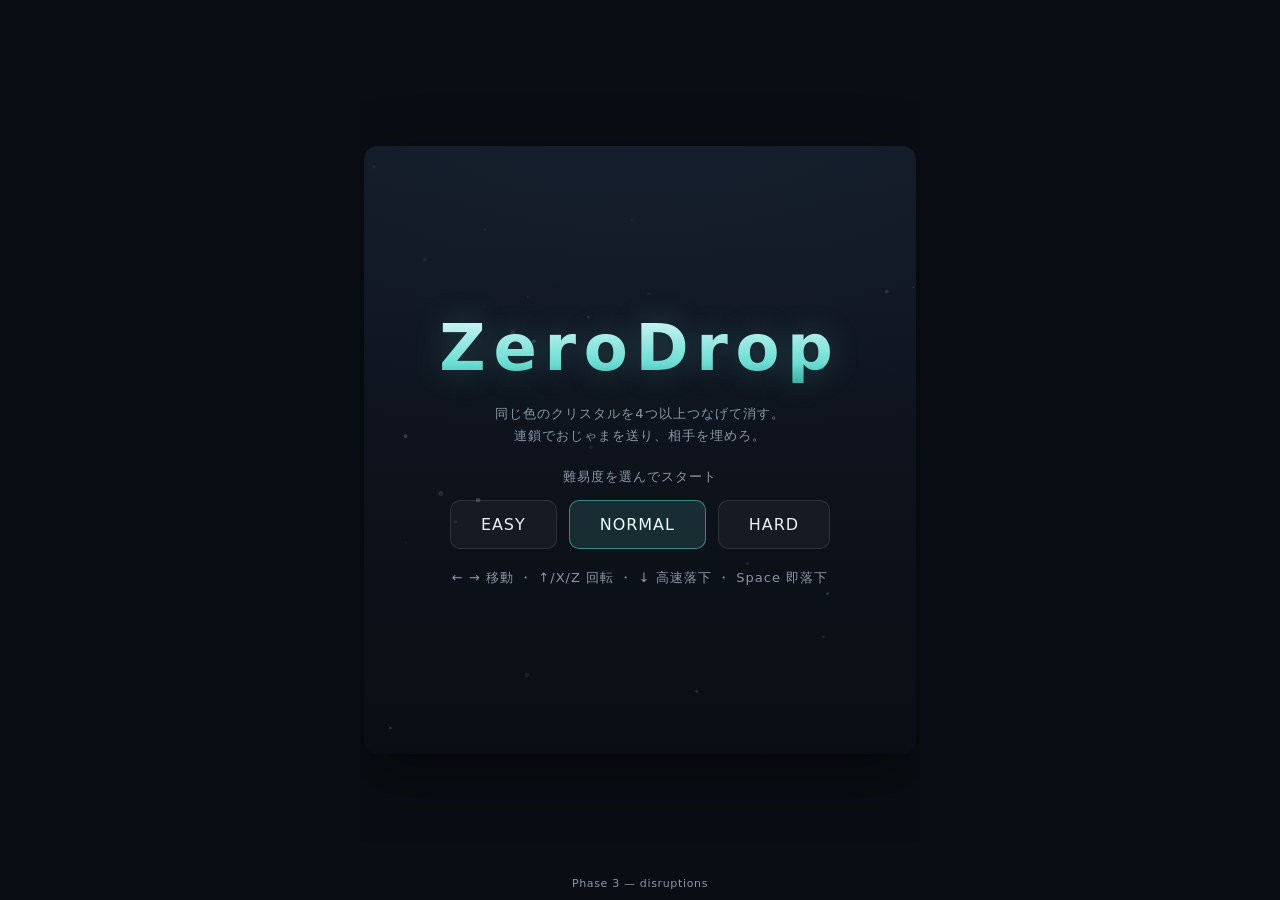
==== commit bb2b7881: "Weaken NORMAL CPU (was too strong) EASY は適正、NORMAL が強すぎたため中間（やや易しめ）へ再配置。 - 連鎖構築を抑制: chain 5.0->2.0, " ====
--- a/index.html
+++ b/index.html
@@ -270,7 +270,7 @@
     </div>
   </div>
 
-  <div class="footer-note">Phase 2 — vs CPU</div>
+  <div class="footer-note">Phase 3 — disruptions</div>
 </div>
 
 <script>
@@ -313,6 +313,21 @@
   // ---- Garbage tuning --------------------------------------------------
   const GARBAGE_RATE = 70;   // score per 1 garbage block (large = fewer)
   const MAX_GARBAGE_DROP = 30; // cap garbage dropped per turn (5 rows)
+
+  // ---- Disruption / debuffs (Phase 3) ----------------------------------
+  const GAUGE_MAX = 750;        // gauge needed to auto-fire a debuff (larger = rarer)
+  const SPEED_FACTOR = 0.42;    // fall-interval multiplier under スピードアップ
+  const TELOP_MS = 1600;        // effect-name telop duration
+  const WARN_MS = 950;          // warning flash duration
+  const SHUFFLE_FAKE_MS = 130;  // how often the fake NEXT changes under シャッフル
+  // Brutal effects run short (long = a death sentence); manageable ones last longer.
+  const DEBUFFS = [
+    { key: "flip",     name: "アンチグラビティ", ms: 6000 },
+    { key: "mirror",   name: "左右反転",         ms: 8000 },
+    { key: "blackout", name: "ブラックアウト",   ms: 6000 },
+    { key: "speed",    name: "スピードアップ",   ms: 9000 },
+    { key: "shuffle",  name: "シャッフル",       ms: 11000 },
+  ];
 
   // ---- Geometry helpers ------------------------------------------------
   function childOffset(orient) {
@@ -435,7 +450,8 @@
   // =====================================================================
   class Board {
     constructor() {
-      this.onSend = null; // function(n): route garbage to the opponent
+      this.onSend = null;   // function(n): route garbage to the opponent
+      this.onDebuff = null; // function(): the gauge filled -> hit the opponent
       this.reset();
     }
 
@@ -450,6 +466,12 @@
       this.chainScore = 0;        // score accumulated during current resolution
       this.pendingGarbage = 0;    // ojama waiting to drop on this board
       this.garbageCarry = 0;      // fractional garbage carried between attacks
+      this.gauge = 0;             // disruption gauge (fills from chains)
+      this.debuffs = { flip: 0, mirror: 0, blackout: 0, speed: 0, shuffle: 0 }; // remaining ms
+      this.telop = null;          // { text, t } effect-name banner
+      this.warnT = 0;             // warning-flash timer
+      this.fakeNext = this.makePair(); // bogus NEXT shown under シャッフル
+      this.fakeTimer = 0;
       this.particles = [];
       this.clearing = [];
       this.phase = "control";
@@ -500,6 +522,7 @@
     // ---- Player / CPU actions ----
     move(dir) {
       if (this.phase !== "control" || !this.piece) return;
+      if (this.debuffs.mirror > 0) dir = -dir; // 左右反転
       const p = this.piece;
       if (this.fits(p.row, p.col + dir, p.orient)) p.col += dir;
     }
@@ -583,6 +606,13 @@
         sent -= off;
       }
       if (sent > 0 && this.onSend) this.onSend(sent);
+
+      // Disruption gauge fills from the chain (bigger chain = faster).
+      this.gauge += this.chainScore;
+      if (this.gauge >= GAUGE_MAX) {
+        this.gauge = 0;
+        if (this.onDebuff) this.onDebuff();
+      }
       this.chain = 0;
 
       if (this.pendingGarbage > 0) {
@@ -624,6 +654,26 @@
     }
 
     addPendingGarbage(n) { this.pendingGarbage += n; }
+
+    // A debuff lands on this board: start its timer + show warning/telop.
+    applyDebuff(def) {
+      this.debuffs[def.key] = def.ms;
+      this.telop = { text: def.name, t: TELOP_MS };
+      this.warnT = WARN_MS;
+      if (def.key === "shuffle") this.fakeTimer = 0;
+    }
+
+    updateDebuffs(dt) {
+      for (const k in this.debuffs) {
+        if (this.debuffs[k] > 0) this.debuffs[k] = Math.max(0, this.debuffs[k] - dt);
+      }
+      if (this.telop) { this.telop.t -= dt; if (this.telop.t <= 0) this.telop = null; }
+      if (this.warnT > 0) this.warnT = Math.max(0, this.warnT - dt);
+      if (this.debuffs.shuffle > 0) {
+        this.fakeTimer -= dt;
+        if (this.fakeTimer <= 0) { this.fakeNext = this.makePair(); this.fakeTimer = SHUFFLE_FAKE_MS; }
+      }
+    }
 
     dropRowOf(c) {
       for (let r = ROWS - 1; r >= 0; r--) if (this.grid[r][c] === EMPTY) return r;
@@ -669,9 +719,11 @@
 
     update(dt) {
       this.updateParticles(dt);
+      this.updateDebuffs(dt);
 
       if (this.phase === "control" && this.piece) {
-        const interval = this.softDrop ? SOFT_DROP_MS : GRAVITY_MS;
+        let interval = this.softDrop ? SOFT_DROP_MS : GRAVITY_MS;
+        if (this.debuffs.speed > 0) interval *= SPEED_FACTOR; // スピードアップ
         this.fallTimer += dt;
         while (this.fallTimer >= interval) {
           this.fallTimer -= interval;
@@ -714,12 +766,12 @@
   // =====================================================================
   const WEIGHTS = {
     EASY:   { clear: 1.0, chain: 0.0,  adj: 0.2, hsum: 0.05, hmax: 0.2, rand: 6,   randomPick: 0.5 },
-    NORMAL: { clear: 2.0, chain: 5.0,  adj: 1.0, hsum: 0.15, hmax: 0.6, rand: 2,   randomPick: 0.1 },
+    NORMAL: { clear: 2.0, chain: 2.0,  adj: 0.6, hsum: 0.15, hmax: 0.6, rand: 4,   randomPick: 0.25 },
     HARD:   { clear: 2.5, chain: 14.0, adj: 1.8, hsum: 0.25, hmax: 1.0, rand: 0.5, randomPick: 0.0 },
   };
   const CPU_SPEED = {
     EASY:   { think: 450, step: 300 },
-    NORMAL: { think: 240, step: 150 },
+    NORMAL: { think: 330, step: 220 },
     HARD:   { think: 110, step: 75 },
   };
 
@@ -770,6 +822,16 @@
     return best;
   }
 
+  // A purely random legal placement (used when the CPU is "confused").
+  function randomMove(board) {
+    for (let t = 0; t < 24; t++) {
+      const orient = Math.floor(Math.random() * 4);
+      const col = Math.floor(Math.random() * COLS);
+      if (placePair(board.grid, col, orient, board.piece.a, board.piece.b)) return { col: col, orient: orient };
+    }
+    return chooseMove(board, "EASY");
+  }
+
   function makeCpu(board, diff) {
     const sp = CPU_SPEED[diff] || CPU_SPEED.NORMAL;
     let decidedFor = null, target = null, thinkT = 0, stepT = 0;
@@ -778,9 +840,15 @@
         if (board.gameOver) return;
         if (board.phase !== "control" || !board.piece) { thinkT = 0; return; }
         if (board.piece !== decidedFor) { decidedFor = board.piece; target = null; thinkT = 0; stepT = 0; }
+        // Visual debuffs can't fool the AI's grid reading, so simulate
+        // confusion instead: slower thinking + a chance of a random drop.
+        const confused = board.debuffs.flip > 0 || board.debuffs.blackout > 0 || board.debuffs.shuffle > 0;
         if (!target) {
           thinkT += dt;
-          if (thinkT >= sp.think) { target = chooseMove(board, diff); stepT = 0; }
+          if (thinkT >= sp.think * (confused ? 1.8 : 1)) {
+            target = (confused && Math.random() < 0.4) ? randomMove(board) : chooseMove(board, diff);
+            stepT = 0;
+          }
           return;
         }
         stepT += dt;
@@ -799,9 +867,11 @@
   // =====================================================================
   // Renderer — pure drawing from Board state.
   // =====================================================================
+  const HIDDEN_COLOR = { core: "#2b333e", edge: "#1a2027", glow: "#3a4350" };
+
   function drawCrystal(ctx, x, y, size, colorId, opts) {
     opts = opts || {};
-    const col = COLORS[colorId] || COLORS[1];
+    const col = opts.hidden ? HIDDEN_COLOR : (COLORS[colorId] || COLORS[1]);
     const cx = x + size / 2, cy = y + size / 2;
     const r = size * 0.40;
     const alpha = opts.alpha == null ? 1 : opts.alpha;
@@ -877,7 +947,7 @@
   // Two-board layout (player on the left, CPU on the right).
   const PAD = 14;
   const GAP = 26;
-  const HEADER_H = 66;
+  const HEADER_H = 80;
   const FIELD_W = COLS * CELL;
   const FIELD_H = VISIBLE_ROWS * CELL;
   const BASE_W = PAD * 2 + FIELD_W * 2 + GAP;
@@ -966,6 +1036,9 @@
     cpuBoard = new Board();
     board.onSend = function (n) { cpuBoard.addPendingGarbage(n); };
     cpuBoard.onSend = function (n) { board.addPendingGarbage(n); };
+    var pick = function () { return DEBUFFS[Math.floor(Math.random() * DEBUFFS.length)]; };
+    board.onDebuff = function () { cpuBoard.applyDebuff(pick()); };
+    cpuBoard.onDebuff = function () { board.applyDebuff(pick()); };
     cpuCtrl = makeCpu(cpuBoard, difficulty);
     matchEnded = false;
     showScreen(SCREEN.PLAYING);
@@ -1080,20 +1153,34 @@
 
     ctx.textAlign = "left";
     ctx.fillStyle = "#cfe9e4"; ctx.font = "700 15px system-ui, sans-serif";
-    ctx.fillText(label, ox + 12, oy + 20);
+    ctx.fillText(label, ox + 12, oy + 19);
     ctx.fillStyle = "#e8eef6"; ctx.font = "700 20px system-ui, sans-serif";
-    ctx.fillText(String(b.score), ox + 12, oy + 44);
+    ctx.fillText(String(b.score), ox + 12, oy + 42);
     if (b.pendingGarbage > 0) {
       ctx.fillStyle = "#ffb86b"; ctx.font = "600 12px system-ui, sans-serif";
-      ctx.fillText("おじゃま +" + b.pendingGarbage, ox + 12, oy + 60);
-    }
-
+      ctx.fillText("おじゃま +" + b.pendingGarbage, ox + 12, oy + 58);
+    }
+
+    // NEXT (faked while under シャッフル)
+    const nx = (b.debuffs.shuffle > 0) ? b.fakeNext : b.next;
     ctx.textAlign = "right";
     ctx.fillStyle = "#8a97a8"; ctx.font = "10px system-ui, sans-serif";
     ctx.fillText("NEXT", ox + FIELD_W - 12, oy + 14);
     const ms = 18, mx = ox + FIELD_W - 12 - ms, my = oy + 18;
-    drawCrystal(ctx, mx, my, ms, b.next.b, {});
-    drawCrystal(ctx, mx, my + ms, ms, b.next.a, {});
+    drawCrystal(ctx, mx, my, ms, nx.b, {});
+    drawCrystal(ctx, mx, my + ms, ms, nx.a, {});
+
+    // Disruption gauge
+    const gx = ox + 12, gw = FIELD_W - 24, gy = oy + HEADER_H - 16, gh = 7;
+    ctx.fillStyle = "rgba(255,255,255,0.08)";
+    roundRect(ctx, gx, gy, gw, gh, 3.5); ctx.fill();
+    const gf = Math.max(0, Math.min(1, b.gauge / GAUGE_MAX));
+    if (gf > 0) {
+      const grad = ctx.createLinearGradient(gx, 0, gx + gw, 0);
+      grad.addColorStop(0, "#3aa9a0"); grad.addColorStop(1, "#7fe0d6");
+      ctx.fillStyle = grad;
+      roundRect(ctx, gx, gy, Math.max(gh, gw * gf), gh, 3.5); ctx.fill();
+    }
     ctx.restore();
 
     // ---- Field ----
@@ -1106,6 +1193,12 @@
 
     ctx.save();
     roundRect(ctx, fx, fy, FIELD_W, FIELD_H, 6); ctx.clip();
+
+    // アンチグラビティ: flip the field contents vertically.
+    if (b.debuffs.flip > 0) {
+      const cyf = fy + FIELD_H / 2;
+      ctx.translate(0, cyf); ctx.scale(1, -1); ctx.translate(0, -cyf);
+    }
 
     ctx.strokeStyle = "rgba(255,255,255,0.035)"; ctx.lineWidth = 1;
     for (let c = 1; c < COLS; c++) {
@@ -1132,10 +1225,11 @@
       const p = b.piece;
       const o = childOffset(p.orient);
       const interp = p.offsetY;
+      const hidden = b.debuffs.blackout > 0; // ブラックアウト
       const py = (p.row - HIDDEN_ROWS + interp) * CELL;
-      drawPieceCell(fx, fy, p.col, py, p.a);
+      drawPieceCell(fx, fy, p.col, py, p.a, hidden);
       const cy = (p.row + o.dr - HIDDEN_ROWS + interp) * CELL;
-      drawPieceCell(fx, fy, p.col + o.dc, cy, p.b);
+      drawPieceCell(fx, fy, p.col + o.dc, cy, p.b, hidden);
     }
 
     for (const pt of b.particles) {
@@ -1147,7 +1241,57 @@
       ctx.fillRect(-pt.size / 2, -pt.size / 2, pt.size, pt.size);
       ctx.restore();
     }
-    ctx.restore(); // end clip
+    ctx.restore(); // end clip (and flip)
+
+    // ---- Overlays drawn upright over the field ----
+    // Warning flash on a fresh debuff.
+    if (b.warnT > 0) {
+      const w = b.warnT / WARN_MS;
+      const pulse = Math.abs(Math.sin((1 - w) * Math.PI * 5));
+      ctx.save();
+      ctx.globalAlpha = 0.55 * w;
+      ctx.strokeStyle = "#ff5a7a"; ctx.lineWidth = 6;
+      roundRect(ctx, fx + 3, fy + 3, FIELD_W - 6, FIELD_H - 6, 6); ctx.stroke();
+      ctx.globalAlpha = 0.16 * w * pulse;
+      ctx.fillStyle = "#ff3a5a";
+      roundRect(ctx, fx, fy, FIELD_W, FIELD_H, 6); ctx.fill();
+      ctx.restore();
+    }
+
+    // Active-debuff chips (top of the field).
+    let chipY = fy + 8;
+    ctx.textAlign = "left";
+    for (const def of DEBUFFS) {
+      const msLeft = b.debuffs[def.key];
+      if (msLeft <= 0) continue;
+      const txt = def.name + " " + Math.ceil(msLeft / 1000);
+      ctx.font = "600 11px system-ui, sans-serif";
+      const tw = ctx.measureText(txt).width + 14;
+      ctx.fillStyle = "rgba(24,10,20,0.72)";
+      roundRect(ctx, fx + 8, chipY, tw, 18, 9); ctx.fill();
+      ctx.fillStyle = "#ffb0d8";
+      ctx.fillText(txt, fx + 15, chipY + 13);
+      chipY += 22;
+    }
+
+    // Effect-name telop banner.
+    if (b.telop) {
+      const tin = Math.min(1, (TELOP_MS - b.telop.t) / 160);
+      const tout = Math.min(1, b.telop.t / 240);
+      ctx.save();
+      ctx.globalAlpha = Math.max(0, Math.min(tin, tout));
+      const bw = FIELD_W - 16, bh = 48, bxx = fx + 8, byy = fy + FIELD_H / 2 - 24;
+      ctx.fillStyle = "rgba(8,10,16,0.82)";
+      roundRect(ctx, bxx, byy, bw, bh, 10); ctx.fill();
+      ctx.strokeStyle = "rgba(245,138,214,0.85)"; ctx.lineWidth = 2;
+      roundRect(ctx, bxx, byy, bw, bh, 10); ctx.stroke();
+      ctx.textAlign = "center";
+      ctx.fillStyle = "#9aa4b2"; ctx.font = "10px system-ui, sans-serif";
+      ctx.fillText("妨害発動", fx + FIELD_W / 2, byy + 16);
+      ctx.fillStyle = "#ffd7e6"; ctx.font = "700 19px system-ui, sans-serif";
+      ctx.fillText(b.telop.text, fx + FIELD_W / 2, byy + 37);
+      ctx.restore();
+    }
 
     if (b.gameOver) {
       ctx.fillStyle = "rgba(8,12,18,0.6)";
@@ -1159,9 +1303,9 @@
     ctx.restore();
   }
 
-  function drawPieceCell(ox, oy, col, yWithinField, colorId) {
+  function drawPieceCell(ox, oy, col, yWithinField, colorId, hidden) {
     if (yWithinField + CELL <= 0) return;
-    drawCrystal(ctx, ox + col * CELL, oy + yWithinField, CELL, colorId, {});
+    drawCrystal(ctx, ox + col * CELL, oy + yWithinField, CELL, colorId, { hidden: hidden });
   }
 
   function roundRect(ctx, x, y, w, h, r) {
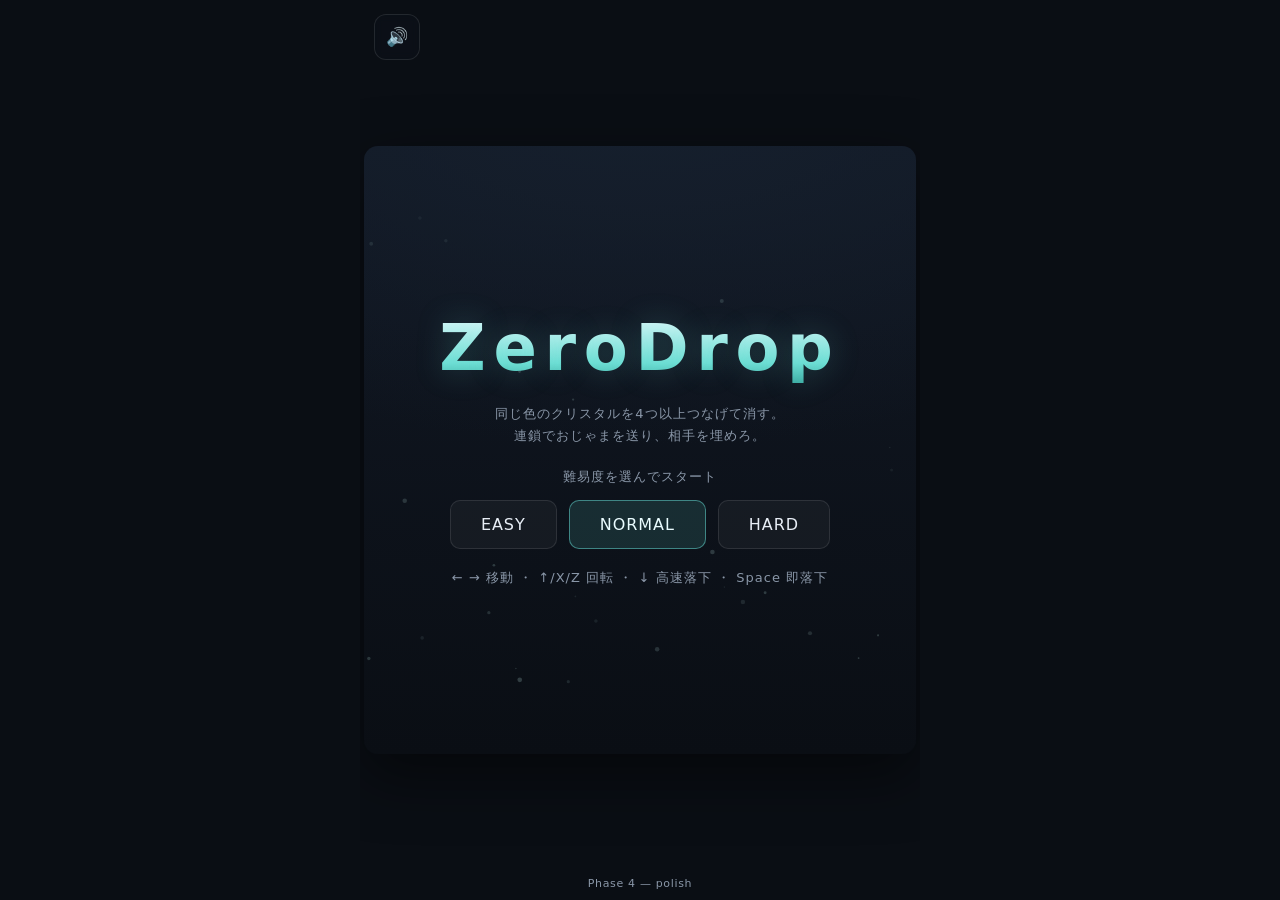
==== commit 8d9cb201: "Phase 5 item 1/5: Rainbow crystal (wild connectivity) - findGroups を色ごとフラッド方式に変更。レインボーは全色のワイルドメンバーとし" ====
--- a/index.html
+++ b/index.html
@@ -144,6 +144,7 @@
     backdrop-filter: blur(4px);
   }
   .icon-btn:active { transform: translateY(1px); }
+  .icon-btn-left { left: 14px; right: auto; font-size: 18px; }
 
   /* On-screen controller (touch only). Left: move row. Center: pause. Right: rotate / drop stack. */
   #touch-controls {
@@ -260,6 +261,9 @@
   <!-- Pause button (visible only while playing, desktop) -->
   <button class="icon-btn hidden" id="btn-pause" aria-label="一時停止">II</button>
 
+  <!-- Mute toggle (always visible) -->
+  <button class="icon-btn icon-btn-left" id="btn-mute" aria-label="音のオン/オフ">🔊</button>
+
   <!-- Pause overlay -->
   <div class="overlay hidden" id="overlay-pause">
     <h2 class="result-title">一時停止</h2>
@@ -270,7 +274,7 @@
     </div>
   </div>
 
-  <div class="footer-note">Phase 3 — disruptions</div>
+  <div class="footer-note">Phase 4 — polish</div>
 </div>
 
 <script>
@@ -328,6 +332,40 @@
     { key: "speed",    name: "スピードアップ",   ms: 9000 },
     { key: "shuffle",  name: "シャッフル",       ms: 11000 },
   ];
+
+  // ---- Items (Phase 5) -------------------------------------------------
+  // Cells keep their numeric colour in `grid`; a parallel `items` array
+  // carries the item type so existing colour logic stays untouched.
+  const ITEM = { NONE: 0, RAINBOW: 1, BOMB: 2, CHARGE: 3, SHATTER: 4, GRAVITY: 5 };
+  const ITEM_NAME = {
+    1: "レインボークリスタル", 2: "ボムクリスタル", 3: "チャージコア",
+    4: "シャター", 5: "グラビティドロップ",
+  };
+  // All item tuning lives here so feel can be adjusted in one place.
+  const ITEM_CONFIG = {
+    enabled: false,        // spawn system is switched on in the final step
+    chain2Rate: 0.15,      // P(next piece gets an item) after a 2+ chain
+    chain4Rate: 0.30,      // ... after a 4+ chain
+    maxOnBoard: 2,         // guard: persistent items (rainbow/bomb/charge) on a board
+    weights: [             // even by default; retune per item later
+      { type: ITEM.RAINBOW, w: 1 },
+      { type: ITEM.BOMB,    w: 1 },
+      { type: ITEM.CHARGE,  w: 1 },
+      { type: ITEM.SHATTER, w: 1 },
+      { type: ITEM.GRAVITY, w: 1 },
+    ],
+    shatterRadius: 1,      // 3x3 clear = radius 1
+    chargeGaugeBonus: 300, // gauge added when a group containing チャージコア clears
+  };
+  // Items that persist on the board (vs. ones consumed the instant they land).
+  function isPersistentItem(t) { return t === ITEM.RAINBOW || t === ITEM.BOMB || t === ITEM.CHARGE; }
+  function pickWeightedItem() {
+    let total = 0;
+    for (const e of ITEM_CONFIG.weights) total += e.w;
+    let r = Math.random() * total;
+    for (const e of ITEM_CONFIG.weights) { if ((r -= e.w) < 0) return e.type; }
+    return ITEM.RAINBOW;
+  }
 
   // ---- Geometry helpers ------------------------------------------------
   function childOffset(orient) {
@@ -452,12 +490,18 @@
     constructor() {
       this.onSend = null;   // function(n): route garbage to the opponent
       this.onDebuff = null; // function(): the gauge filled -> hit the opponent
+      this.onEvent = null;  // function(type, data): UI/audio hook (no-op for logic)
       this.reset();
     }
 
     reset() {
       this.grid = [];
-      for (let r = 0; r < ROWS; r++) this.grid.push(new Array(COLS).fill(EMPTY));
+      this.items = []; // parallel item-type grid (ITEM.NONE where absent)
+      for (let r = 0; r < ROWS; r++) {
+        this.grid.push(new Array(COLS).fill(EMPTY));
+        this.items.push(new Array(COLS).fill(ITEM.NONE));
+      }
+      this.nextItemPending = ITEM.NONE; // item armed for the upcoming preview
       this.piece = null;
       this.next = this.makePair();
       this.score = 0;
@@ -472,6 +516,8 @@
       this.warnT = 0;             // warning-flash timer
       this.fakeNext = this.makePair(); // bogus NEXT shown under シャッフル
       this.fakeTimer = 0;
+      this.chainPopup = null;     // { text, t } "N 連鎖!" popup
+      this.chargeBonusThisChain = 0; // gauge bonus from チャージコア this resolution
       this.particles = [];
       this.clearing = [];
       this.phase = "control";
@@ -483,20 +529,29 @@
       this.spawnPiece();
     }
 
-    makePair() { return { a: randColor(), b: randColor() }; }
+    makePair() { return { a: randColor(), b: randColor(), aItem: ITEM.NONE, bItem: ITEM.NONE }; }
 
     spawnPiece() {
       const pair = this.next;
       this.next = this.makePair();
+      // An item armed by the last chain rides in on the new preview piece.
+      if (this.nextItemPending) {
+        if (Math.random() < 0.5) this.next.aItem = this.nextItemPending;
+        else this.next.bItem = this.nextItemPending;
+        this.nextItemPending = ITEM.NONE;
+      }
       this.piece = {
         row: HIDDEN_ROWS - 1, col: SPAWN_COL, orient: 0,
-        a: pair.a, b: pair.b, offsetY: 0,
+        a: pair.a, b: pair.b,
+        aItem: pair.aItem || ITEM.NONE, bItem: pair.bItem || ITEM.NONE,
+        offsetY: 0,
       };
       const childRow = this.piece.row + childOffset(0).dr;
       if (!this.isFree(this.piece.row, this.piece.col) || !this.isFree(childRow, this.piece.col)) {
         this.gameOver = true;
         this.phase = "over";
         this.piece = null;
+        this.emit("over");
       } else {
         this.phase = "control";
         this.fallTimer = 0;
@@ -560,15 +615,96 @@
       const p = this.piece;
       const cells = this.cellsOf(p.row, p.col, p.orient);
       this.grid[cells[0].row][cells[0].col] = p.a;
-      if (cells[1].row >= 0 && cells[1].row < ROWS) this.grid[cells[1].row][cells[1].col] = p.b;
+      this.items[cells[0].row][cells[0].col] = p.aItem;
+      if (cells[1].row >= 0 && cells[1].row < ROWS) {
+        this.grid[cells[1].row][cells[1].col] = p.b;
+        this.items[cells[1].row][cells[1].col] = p.bItem;
+      }
       this.piece = null;
-      this.chainScore = 0; // start of a fresh resolution
+      this.chainScore = 0;        // start of a fresh resolution
+      this.chargeBonusThisChain = 0;
+      this.emit("lock");
       this.applyGravity();
+      this.activateLandItems(); // shatter / gravity items trigger on contact
       this.beginResolve();
     }
 
-    applyGravity() { gridApplyGravity(this.grid); }
-    findGroups() { return gridFindGroups(this.grid); }
+    // Gravity must move colour and item in lockstep.
+    applyGravity() {
+      for (let c = 0; c < COLS; c++) {
+        let write = ROWS - 1;
+        for (let r = ROWS - 1; r >= 0; r--) {
+          if (this.grid[r][c] !== EMPTY) {
+            const v = this.grid[r][c], it = this.items[r][c];
+            this.grid[r][c] = EMPTY; this.items[r][c] = ITEM.NONE;
+            this.grid[write][c] = v; this.items[write][c] = it;
+            write--;
+          }
+        }
+      }
+    }
+    // Connected same-colour groups (>=4). レインボークリスタル counts as a
+    // wild member of every colour, so it can complete an adjacent group of
+    // any colour (but never merges two different colours together).
+    // With no rainbows present this is identical to the plain colour flood.
+    findGroups() {
+      const grid = this.grid, items = this.items;
+      const isRainbow = function (r, c) { return items[r][c] === ITEM.RAINBOW; };
+      const member = function (r, c, X) {
+        const v = grid[r][c];
+        if (v === EMPTY || v === OJAMA) return false;
+        return v === X || isRainbow(r, c);
+      };
+      const groups = [];
+      for (let X = 1; X <= NUM_COLORS; X++) {
+        const seen = [];
+        for (let r = 0; r < ROWS; r++) seen.push(new Array(COLS).fill(false));
+        for (let r = 0; r < ROWS; r++) {
+          for (let c = 0; c < COLS; c++) {
+            if (seen[r][c] || !member(r, c, X)) continue;
+            const stack = [[r, c]]; seen[r][c] = true;
+            const comp = []; let hasReal = false;
+            while (stack.length) {
+              const cur = stack.pop(), cr = cur[0], cc = cur[1];
+              comp.push({ row: cr, col: cc });
+              if (!isRainbow(cr, cc) && grid[cr][cc] === X) hasReal = true;
+              const nb = [[cr - 1, cc], [cr + 1, cc], [cr, cc - 1], [cr, cc + 1]];
+              for (const n of nb) {
+                const nr = n[0], nc = n[1];
+                if (nr < 0 || nr >= ROWS || nc < 0 || nc >= COLS || seen[nr][nc]) continue;
+                if (member(nr, nc, X)) { seen[nr][nc] = true; stack.push([nr, nc]); }
+              }
+            }
+            // Needs a real colour anchor (a pure-rainbow blob doesn't clear).
+            if (comp.length >= 4 && hasReal) groups.push(comp);
+          }
+        }
+      }
+      return groups;
+    }
+
+    // Items consumed the moment they land (shatter / gravity drop).
+    // Filled in by their respective Phase-5 steps; harmless no-op until then.
+    activateLandItems() {}
+
+    countBoardItems() {
+      let n = 0;
+      for (let r = 0; r < ROWS; r++)
+        for (let c = 0; c < COLS; c++)
+          if (isPersistentItem(this.items[r][c])) n++;
+      return n;
+    }
+
+    // After a chain, maybe arm an item for the next piece (chain-reward).
+    maybeArmItem(chain) {
+      if (!ITEM_CONFIG.enabled || this.nextItemPending) return;
+      let rate = 0;
+      if (chain >= 4) rate = ITEM_CONFIG.chain4Rate;
+      else if (chain >= 2) rate = ITEM_CONFIG.chain2Rate;
+      if (rate <= 0) return;
+      if (this.countBoardItems() >= ITEM_CONFIG.maxOnBoard) return;
+      if (Math.random() < rate) this.nextItemPending = pickWeightedItem();
+    }
 
     beginResolve() {
       const groups = this.findGroups();
@@ -579,15 +715,23 @@
       this.chain += 1;
       if (this.chain > this.maxChain) this.maxChain = this.chain;
 
-      let count = 0;
+      // Dedupe cells (a rainbow can belong to more than one colour group).
+      const seen = new Set();
       this.clearing = [];
       for (const g of groups) {
-        for (const cell of g) { this.clearing.push(cell); count += 1; }
-      }
+        for (const cell of g) {
+          const k = cell.row * COLS + cell.col;
+          if (seen.has(k)) continue;
+          seen.add(k); this.clearing.push(cell);
+        }
+      }
+      const count = this.clearing.length;
       const bonus = Math.pow(2, this.chain - 1);
       const stepScore = Math.round(count * 10 * bonus);
       this.score += stepScore;
       this.chainScore += stepScore;
+      this.emit("clear", { chain: this.chain, count: count });
+      if (this.chain >= 2) this.chainPopup = { text: this.chain + " 連鎖!", t: 1000 };
 
       this.phase = "clearing";
       this.timer = CLEAR_FLASH_MS;
@@ -607,13 +751,17 @@
       }
       if (sent > 0 && this.onSend) this.onSend(sent);
 
-      // Disruption gauge fills from the chain (bigger chain = faster).
-      this.gauge += this.chainScore;
+      // Disruption gauge fills from the chain (bigger chain = faster),
+      // plus any チャージコア bonus accumulated while clearing.
+      this.gauge += this.chainScore + this.chargeBonusThisChain;
+      this.chargeBonusThisChain = 0;
       if (this.gauge >= GAUGE_MAX) {
         this.gauge = 0;
         if (this.onDebuff) this.onDebuff();
       }
+      const reachedChain = this.chain;
       this.chain = 0;
+      this.maybeArmItem(reachedChain); // chain-reward item for the next piece
 
       if (this.pendingGarbage > 0) {
         this.phase = "garbage";
@@ -641,17 +789,21 @@
         const v = this.grid[cell.row][cell.col];
         this.spawnShatter(cell.col, cell.row, v);
         this.grid[cell.row][cell.col] = EMPTY;
+        this.items[cell.row][cell.col] = ITEM.NONE;
       }
       for (const key of ojamaOut) {
         const r = Math.floor(key / COLS), c = key % COLS;
         this.spawnShatter(c, r, OJAMA);
         this.grid[r][c] = EMPTY;
+        this.items[r][c] = ITEM.NONE;
       }
       this.clearing = [];
       this.applyGravity();
       this.phase = "settle";
       this.timer = SETTLE_PAUSE_MS;
     }
+
+    emit(type, data) { if (this.onEvent) this.onEvent(type, data); }
 
     addPendingGarbage(n) { this.pendingGarbage += n; }
 
@@ -661,6 +813,7 @@
       this.telop = { text: def.name, t: TELOP_MS };
       this.warnT = WARN_MS;
       if (def.key === "shuffle") this.fakeTimer = 0;
+      this.emit("debuff", def);
     }
 
     updateDebuffs(dt) {
@@ -668,6 +821,7 @@
         if (this.debuffs[k] > 0) this.debuffs[k] = Math.max(0, this.debuffs[k] - dt);
       }
       if (this.telop) { this.telop.t -= dt; if (this.telop.t <= 0) this.telop = null; }
+      if (this.chainPopup) { this.chainPopup.t -= dt; if (this.chainPopup.t <= 0) this.chainPopup = null; }
       if (this.warnT > 0) this.warnT = Math.max(0, this.warnT - dt);
       if (this.debuffs.shuffle > 0) {
         this.fakeTimer -= dt;
@@ -694,9 +848,10 @@
       for (let c = 0; c < COLS; c++) {
         let add = per + (extra.has(c) ? 1 : 0);
         let dr = this.dropRowOf(c);
-        while (add > 0 && dr >= 0) { this.grid[dr][c] = OJAMA; dr--; add--; }
+        while (add > 0 && dr >= 0) { this.grid[dr][c] = OJAMA; this.items[dr][c] = ITEM.NONE; dr--; add--; }
       }
       this.applyGravity();
+      if (n > 0) this.emit("garbage", { n: n });
     }
 
     spawnShatter(col, row, colorId) {
@@ -767,12 +922,12 @@
   const WEIGHTS = {
     EASY:   { clear: 1.0, chain: 0.0,  adj: 0.2, hsum: 0.05, hmax: 0.2, rand: 6,   randomPick: 0.5 },
     NORMAL: { clear: 2.0, chain: 2.0,  adj: 0.6, hsum: 0.15, hmax: 0.6, rand: 4,   randomPick: 0.25 },
-    HARD:   { clear: 2.5, chain: 14.0, adj: 1.8, hsum: 0.25, hmax: 1.0, rand: 0.5, randomPick: 0.0 },
+    HARD:   { clear: 2.5, chain: 9.0,  adj: 1.3, hsum: 0.25, hmax: 1.0, rand: 1.5, randomPick: 0.06 },
   };
   const CPU_SPEED = {
     EASY:   { think: 450, step: 300 },
     NORMAL: { think: 330, step: 220 },
-    HARD:   { think: 110, step: 75 },
+    HARD:   { think: 200, step: 135 },
   };
 
   function evalGrid(g) {
@@ -930,6 +1085,51 @@
     ctx.restore();
   }
 
+  // Distinguishing motif drawn on top of an item's base crystal.
+  function drawItemMark(ctx, cx, cy, r, item, alpha) {
+    ctx.save();
+    ctx.translate(cx, cy);
+    ctx.globalAlpha = alpha == null ? 1 : alpha;
+    if (item === ITEM.RAINBOW) {
+      const hue = (animTime * 0.12) % 360;
+      ctx.lineWidth = Math.max(2, r * 0.18);
+      for (let i = 0; i < 6; i++) {
+        ctx.strokeStyle = "hsl(" + ((hue + i * 60) % 360) + ",90%,65%)";
+        ctx.beginPath();
+        ctx.arc(0, 0, r * 0.62, i * Math.PI / 3, i * Math.PI / 3 + Math.PI / 3.4);
+        ctx.stroke();
+      }
+    } else if (item === ITEM.BOMB) {
+      const pr = r * 0.34 * (1 + 0.14 * Math.sin(animTime * 0.012));
+      ctx.fillStyle = "rgba(18,12,16,0.92)";
+      ctx.beginPath(); ctx.arc(0, 0, pr, 0, Math.PI * 2); ctx.fill();
+      ctx.fillStyle = "rgba(255,186,120,0.95)";
+      ctx.beginPath(); ctx.arc(0, 0, pr * 0.42, 0, Math.PI * 2); ctx.fill();
+    } else if (item === ITEM.CHARGE) {
+      ctx.shadowColor = "#7fe0d6"; ctx.shadowBlur = 8;
+      ctx.strokeStyle = "#7fe0d6"; ctx.lineWidth = Math.max(2, r * 0.16);
+      ctx.lineJoin = "round";
+      ctx.beginPath();
+      ctx.moveTo(-r * 0.16, -r * 0.46); ctx.lineTo(r * 0.06, -r * 0.06);
+      ctx.lineTo(-r * 0.1, -r * 0.02); ctx.lineTo(r * 0.16, r * 0.46);
+      ctx.stroke();
+    } else if (item === ITEM.SHATTER) {
+      ctx.strokeStyle = "rgba(255,255,255,0.95)"; ctx.lineWidth = Math.max(1.5, r * 0.12);
+      ctx.beginPath();
+      ctx.moveTo(-r * 0.5, -r * 0.12); ctx.lineTo(0, r * 0.04); ctx.lineTo(r * 0.46, -r * 0.2);
+      ctx.moveTo(0, r * 0.04); ctx.lineTo(-r * 0.12, r * 0.5);
+      ctx.moveTo(0, r * 0.04); ctx.lineTo(r * 0.22, r * 0.46);
+      ctx.stroke();
+    } else if (item === ITEM.GRAVITY) {
+      ctx.fillStyle = "rgba(255,255,255,0.92)";
+      ctx.beginPath();
+      ctx.moveTo(0, r * 0.52); ctx.lineTo(-r * 0.34, r * 0.02); ctx.lineTo(-r * 0.13, r * 0.02);
+      ctx.lineTo(-r * 0.13, -r * 0.46); ctx.lineTo(r * 0.13, -r * 0.46); ctx.lineTo(r * 0.13, r * 0.02);
+      ctx.lineTo(r * 0.34, r * 0.02); ctx.closePath(); ctx.fill();
+    }
+    ctx.restore();
+  }
+
   function hexA(hex, a) {
     const h = hex.replace("#", "");
     const r = parseInt(h.substring(0, 2), 16);
@@ -937,6 +1137,70 @@
     const b = parseInt(h.substring(4, 6), 16);
     return "rgba(" + r + "," + g + "," + b + "," + a + ")";
   }
+
+  // =====================================================================
+  // Audio — all synthesized with the Web Audio API (no files, copyright
+  // clean). Soft, gentle tones per the "静かで集中できる" brief.
+  // =====================================================================
+  const Sound = (function () {
+    let ctx = null, master = null, muted = false;
+
+    function init() {
+      if (ctx) return;
+      const AC = window.AudioContext || window.webkitAudioContext;
+      if (!AC) return;
+      try { ctx = new AC(); } catch (e) { ctx = null; return; }
+      master = ctx.createGain();
+      master.gain.value = muted ? 0 : 0.9;
+      master.connect(ctx.destination);
+    }
+    function resume() { if (ctx && ctx.state === "suspended") ctx.resume(); }
+    function setMuted(m) { muted = m; if (master) master.gain.value = m ? 0 : 0.9; }
+    function isMuted() { return muted; }
+
+    // One gently-enveloped voice (ramped gain avoids clicks).
+    function tone(freq, t0, dur, type, vol, glideTo) {
+      if (!ctx) return;
+      const o = ctx.createOscillator(), g = ctx.createGain();
+      o.type = type || "sine";
+      o.frequency.setValueAtTime(freq, t0);
+      if (glideTo) o.frequency.exponentialRampToValueAtTime(glideTo, t0 + dur);
+      g.gain.setValueAtTime(0.0001, t0);
+      g.gain.linearRampToValueAtTime(vol, t0 + 0.012);
+      g.gain.exponentialRampToValueAtTime(0.0001, t0 + dur);
+      o.connect(g); g.connect(master);
+      o.start(t0); o.stop(t0 + dur + 0.03);
+    }
+
+    // C major pentatonic — pleasant, never dissonant as chains climb.
+    const PENTA = [523.25, 587.33, 659.25, 783.99, 880, 1046.5, 1174.66, 1318.5];
+
+    const sfx = {
+      move:   function () { if (ctx) tone(220, ctx.currentTime, 0.05, "triangle", 0.05); },
+      rotate: function () { if (ctx) tone(330, ctx.currentTime, 0.06, "triangle", 0.06, 440); },
+      drop:   function () { if (ctx) tone(160, ctx.currentTime, 0.12, "sine", 0.10, 90); },
+      clear:  function (chain) {
+        if (!ctx) return;
+        const t = ctx.currentTime;
+        const idx = Math.min(Math.max((chain || 1) - 1, 0), PENTA.length - 1);
+        tone(PENTA[idx], t, 0.30, "sine", 0.16);
+        tone(PENTA[idx] * 2, t, 0.22, "triangle", 0.045);
+      },
+      debuff: function () {
+        if (!ctx) return;
+        const t = ctx.currentTime;
+        tone(440, t, 0.16, "sawtooth", 0.045, 320);
+        tone(210, t + 0.05, 0.32, "sine", 0.07, 170);
+      },
+      garbage: function () { if (ctx) tone(120, ctx.currentTime, 0.18, "sine", 0.10, 72); },
+      win:  function () { if (!ctx) return; const t = ctx.currentTime; [0,1,2,4].forEach(function (k,i){ tone(PENTA[k], t + i*0.12, 0.4, "sine", 0.14); }); },
+      lose: function () { if (!ctx) return; const t = ctx.currentTime; [4,2,1,0].forEach(function (k,i){ tone(PENTA[k]/2, t + i*0.14, 0.45, "sine", 0.12); }); },
+    };
+
+    // Very soft drone pad removed (it read as a distracting background hum).
+
+    return { init: init, resume: resume, setMuted: setMuted, isMuted: isMuted, sfx: sfx };
+  })();
 
   // =====================================================================
   // Game shell — canvas sizing, loop, input, screen state.
@@ -955,6 +1219,7 @@
 
   let dpr = 1;
   let viewScale = 1;
+  let animTime = 0; // ms clock for item animations (rainbow hue, bomb pulse...)
   const isTouch = ("ontouchstart" in window) || (navigator.maxTouchPoints > 0);
   const stageEl = document.getElementById("stage");
 
@@ -1030,8 +1295,20 @@
     elTouch.classList.toggle("hidden", on || !(isTouch && screen === SCREEN.PLAYING));
   }
 
+  function makeAudioHandler(isPlayer) {
+    return function (type, data) {
+      switch (type) {
+        case "clear": Sound.sfx.clear(data && data.chain); break;
+        case "debuff": Sound.sfx.debuff(); break;
+        case "garbage": Sound.sfx.garbage(); break;
+        case "lock": if (isPlayer) Sound.sfx.drop(); break;
+      }
+    };
+  }
+
   function startGame(diff) {
     difficulty = diff || difficulty || "NORMAL";
+    Sound.init(); Sound.resume();
     board = new Board();
     cpuBoard = new Board();
     board.onSend = function (n) { cpuBoard.addPendingGarbage(n); };
@@ -1039,6 +1316,8 @@
     var pick = function () { return DEBUFFS[Math.floor(Math.random() * DEBUFFS.length)]; };
     board.onDebuff = function () { cpuBoard.applyDebuff(pick()); };
     cpuBoard.onDebuff = function () { board.applyDebuff(pick()); };
+    board.onEvent = makeAudioHandler(true);
+    cpuBoard.onEvent = makeAudioHandler(false);
     cpuCtrl = makeCpu(cpuBoard, difficulty);
     matchEnded = false;
     showScreen(SCREEN.PLAYING);
@@ -1050,6 +1329,8 @@
     elResultTitle.style.color = result === "WIN" ? "#7fe0d6" : "#f58ad6";
     elResultScore.textContent =
       "あなた " + board.score + " ・ CPU " + cpuBoard.score + "（" + difficulty + "）";
+    Sound.resume();
+    if (result === "WIN") Sound.sfx.win(); else Sound.sfx.lose();
   }
 
   // Title difficulty buttons start the match.
@@ -1062,6 +1343,31 @@
   document.getElementById("btn-resume").addEventListener("click", function () { setPaused(false); });
   document.getElementById("btn-pause-title").addEventListener("click", function () { showScreen(SCREEN.TITLE); });
 
+  // Mute toggle (persisted).
+  const elMute = document.getElementById("btn-mute");
+  function refreshMute() { elMute.textContent = Sound.isMuted() ? "🔇" : "🔊"; }
+  elMute.addEventListener("click", function () {
+    Sound.init(); Sound.resume();
+    const m = !Sound.isMuted();
+    Sound.setMuted(m);
+    try { localStorage.setItem("zd_muted", m ? "1" : "0"); } catch (_) {}
+    refreshMute();
+  });
+
+  // ---- Player input wrappers (play SFX only on a real change) ----
+  function pMove(dir) {
+    if (!board || !board.piece) return;
+    const c = board.piece.col; board.move(dir);
+    if (board.piece && board.piece.col !== c) Sound.sfx.move();
+  }
+  function pRotate(dir) {
+    if (!board || !board.piece) return;
+    const o = board.piece.orient; board.rotate(dir);
+    if (board.piece && board.piece.orient !== o) Sound.sfx.rotate();
+  }
+  function pHard() { if (board) board.hardDrop(); } // 'lock' event makes the drop sound
+  function pSoft(on) { if (board) board.setSoftDrop(on); }
+
   // ---- Keyboard input (player board) ----
   const keyHeld = {};
   window.addEventListener("keydown", function (e) {
@@ -1070,12 +1376,12 @@
     if (paused) return;
     let handled = true;
     switch (e.key) {
-      case "ArrowLeft": board.move(-1); break;
-      case "ArrowRight": board.move(1); break;
-      case "ArrowUp": case "x": case "X": board.rotate(1); break;
-      case "z": case "Z": board.rotate(-1); break;
-      case "ArrowDown": board.setSoftDrop(true); keyHeld.down = true; break;
-      case " ": if (!keyHeld.space) { board.hardDrop(); keyHeld.space = true; } break;
+      case "ArrowLeft": pMove(-1); break;
+      case "ArrowRight": pMove(1); break;
+      case "ArrowUp": case "x": case "X": pRotate(1); break;
+      case "z": case "Z": pRotate(-1); break;
+      case "ArrowDown": pSoft(true); keyHeld.down = true; break;
+      case " ": if (!keyHeld.space) { pHard(); keyHeld.space = true; } break;
       default: handled = false;
     }
     if (handled) e.preventDefault();
@@ -1100,12 +1406,12 @@
     function press(act) {
       if (!board || screen !== SCREEN.PLAYING || paused || board.gameOver) return;
       switch (act) {
-        case "left": board.move(-1); startRepeat(act, function () { board.move(-1); }); break;
-        case "right": board.move(1); startRepeat(act, function () { board.move(1); }); break;
-        case "soft": board.setSoftDrop(true); break;
-        case "rotL": board.rotate(-1); break;
-        case "rotR": board.rotate(1); break;
-        case "hard": board.hardDrop(); break;
+        case "left": pMove(-1); startRepeat(act, function () { pMove(-1); }); break;
+        case "right": pMove(1); startRepeat(act, function () { pMove(1); }); break;
+        case "soft": pSoft(true); break;
+        case "rotL": pRotate(-1); break;
+        case "rotR": pRotate(1); break;
+        case "hard": pHard(); break;
         case "pause": setPaused(true); break;
       }
     }
@@ -1168,7 +1474,9 @@
     ctx.fillText("NEXT", ox + FIELD_W - 12, oy + 14);
     const ms = 18, mx = ox + FIELD_W - 12 - ms, my = oy + 18;
     drawCrystal(ctx, mx, my, ms, nx.b, {});
+    if (nx.bItem) drawItemMark(ctx, mx + ms / 2, my + ms / 2, ms * 0.40, nx.bItem, 1);
     drawCrystal(ctx, mx, my + ms, ms, nx.a, {});
+    if (nx.aItem) drawItemMark(ctx, mx + ms / 2, my + ms + ms / 2, ms * 0.40, nx.aItem, 1);
 
     // Disruption gauge
     const gx = ox + 12, gw = FIELD_W - 24, gy = oy + HEADER_H - 16, gh = 7;
@@ -1218,6 +1526,7 @@
           alpha = f > 0.7 ? pulse * (1 - (f - 0.7) / 0.3) : pulse;
         }
         drawCrystal(ctx, x, y, CELL, v, { alpha: alpha });
+        if (b.items[r][c]) drawItemMark(ctx, x + CELL / 2, y + CELL / 2, CELL * 0.40, b.items[r][c], alpha);
       }
     }
 
@@ -1227,9 +1536,9 @@
       const interp = p.offsetY;
       const hidden = b.debuffs.blackout > 0; // ブラックアウト
       const py = (p.row - HIDDEN_ROWS + interp) * CELL;
-      drawPieceCell(fx, fy, p.col, py, p.a, hidden);
+      drawPieceCell(fx, fy, p.col, py, p.a, hidden, p.aItem);
       const cy = (p.row + o.dr - HIDDEN_ROWS + interp) * CELL;
-      drawPieceCell(fx, fy, p.col + o.dc, cy, p.b, hidden);
+      drawPieceCell(fx, fy, p.col + o.dc, cy, p.b, hidden, p.bItem);
     }
 
     for (const pt of b.particles) {
@@ -1272,6 +1581,21 @@
       ctx.fillStyle = "#ffb0d8";
       ctx.fillText(txt, fx + 15, chipY + 13);
       chipY += 22;
+    }
+
+    // Chain-count popup.
+    if (b.chainPopup) {
+      const a = Math.min(1, b.chainPopup.t / 250);          // fade out at the end
+      const popIn = Math.min(1, (1000 - b.chainPopup.t) / 120);
+      const sz = Math.round(24 + 6 * popIn);
+      ctx.save();
+      ctx.globalAlpha = a;
+      ctx.textAlign = "center";
+      ctx.font = "700 " + sz + "px system-ui, sans-serif";
+      ctx.shadowColor = "rgba(95,208,200,0.85)"; ctx.shadowBlur = 12;
+      ctx.fillStyle = "#eafcff";
+      ctx.fillText(b.chainPopup.text, fx + FIELD_W / 2, fy + FIELD_H * 0.32);
+      ctx.restore();
     }
 
     // Effect-name telop banner.
@@ -1303,9 +1627,12 @@
     ctx.restore();
   }
 
-  function drawPieceCell(ox, oy, col, yWithinField, colorId, hidden) {
+  function drawPieceCell(ox, oy, col, yWithinField, colorId, hidden, item) {
     if (yWithinField + CELL <= 0) return;
     drawCrystal(ctx, ox + col * CELL, oy + yWithinField, CELL, colorId, { hidden: hidden });
+    if (item && !hidden) {
+      drawItemMark(ctx, ox + col * CELL + CELL / 2, oy + yWithinField + CELL / 2, CELL * 0.40, item, 1);
+    }
   }
 
   function roundRect(ctx, x, y, w, h, r) {
@@ -1325,6 +1652,7 @@
     let dt = now - last;
     last = now;
     if (dt > 100) dt = 100;
+    animTime += dt;
 
     updateAmbient(dt);
 
@@ -1350,6 +1678,10 @@
   }
 
   // ---- Boot ----
+  let savedMute = false;
+  try { savedMute = localStorage.getItem("zd_muted") === "1"; } catch (_) {}
+  Sound.setMuted(savedMute);
+  refreshMute();
   bindTouchControls();
   resize();
   showScreen(SCREEN.TITLE);
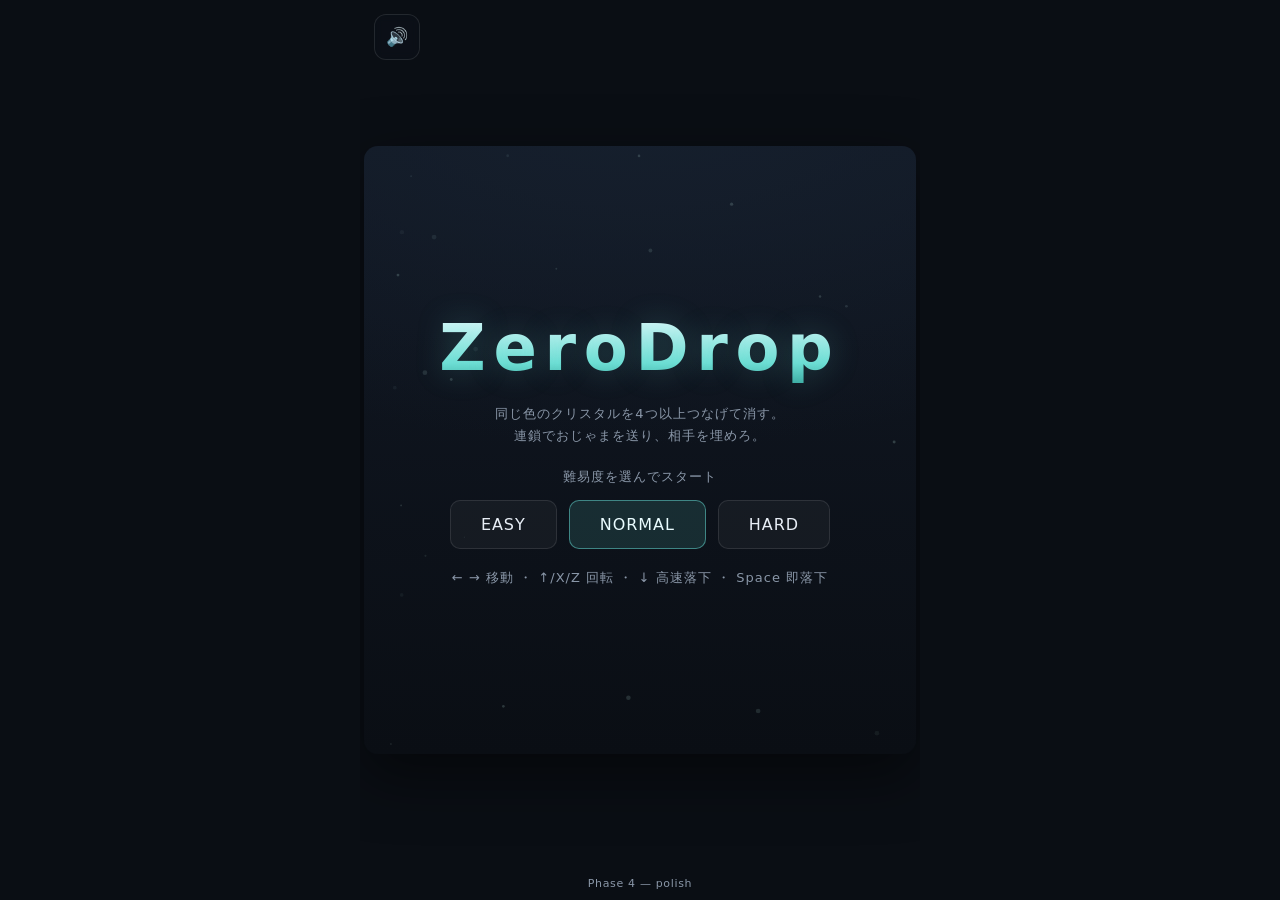
==== commit 25fda5f9: "Phase 5 item 2/5: Bomb crystal (explosion on clear) - 消去の組み立てを beginResolve に一本化: マッチ群 → ボム爆発の巻き込み（上" ====
--- a/index.html
+++ b/index.html
@@ -715,22 +715,56 @@
       this.chain += 1;
       if (this.chain > this.maxChain) this.maxChain = this.chain;
 
-      // Dedupe cells (a rainbow can belong to more than one colour group).
-      const seen = new Set();
+      // Matched cells (a rainbow can appear in several colour groups -> dedupe).
+      const matched = new Set();
+      for (const g of groups) for (const cell of g) matched.add(cell.row * COLS + cell.col);
+
+      // Everything that will vanish this step starts as the matched cells.
+      const removal = new Set(matched);
+
+      // ボムクリスタル: a cleared bomb takes its 4 neighbours with it
+      // (any cell, colour-agnostic), and the blast propagates through bombs.
+      const bombQ = [];
+      for (const k of matched) {
+        const r = Math.floor(k / COLS), c = k % COLS;
+        if (this.items[r][c] === ITEM.BOMB) bombQ.push(k);
+      }
+      while (bombQ.length) {
+        const k = bombQ.pop(), r = Math.floor(k / COLS), c = k % COLS;
+        const nb = [[r - 1, c], [r + 1, c], [r, c - 1], [r, c + 1]];
+        for (const n of nb) {
+          const nr = n[0], nc = n[1];
+          if (nr < 0 || nr >= ROWS || nc < 0 || nc >= COLS) continue;
+          if (this.grid[nr][nc] === EMPTY) continue;
+          const nk = nr * COLS + nc;
+          if (!removal.has(nk)) { removal.add(nk); if (this.items[nr][nc] === ITEM.BOMB) bombQ.push(nk); }
+        }
+      }
+
+      // Existing rule: ojama adjacent to a matched cell is knocked out.
+      for (const k of matched) {
+        const r = Math.floor(k / COLS), c = k % COLS;
+        const nb = [[r - 1, c], [r + 1, c], [r, c - 1], [r, c + 1]];
+        for (const n of nb) {
+          const nr = n[0], nc = n[1];
+          if (nr >= 0 && nr < ROWS && nc >= 0 && nc < COLS && this.grid[nr][nc] === OJAMA) removal.add(nr * COLS + nc);
+        }
+      }
+
+      // Score counts cleared NON-ojama cells (bomb collateral included;
+      // ojama removal stays unscored, as before).
+      let scoreCount = 0;
       this.clearing = [];
-      for (const g of groups) {
-        for (const cell of g) {
-          const k = cell.row * COLS + cell.col;
-          if (seen.has(k)) continue;
-          seen.add(k); this.clearing.push(cell);
-        }
-      }
-      const count = this.clearing.length;
+      for (const k of removal) {
+        const r = Math.floor(k / COLS), c = k % COLS;
+        if (this.grid[r][c] !== OJAMA) scoreCount++;
+        this.clearing.push({ row: r, col: c });
+      }
       const bonus = Math.pow(2, this.chain - 1);
-      const stepScore = Math.round(count * 10 * bonus);
+      const stepScore = Math.round(scoreCount * 10 * bonus);
       this.score += stepScore;
       this.chainScore += stepScore;
-      this.emit("clear", { chain: this.chain, count: count });
+      this.emit("clear", { chain: this.chain, count: scoreCount });
       if (this.chain >= 2) this.chainPopup = { text: this.chain + " 連鎖!", t: 1000 };
 
       this.phase = "clearing";
@@ -773,29 +807,13 @@
     }
 
     finishClearing() {
-      // Ojama adjacent to a cleared cell get knocked out (one hit).
-      const ojamaOut = new Set();
-      for (const cell of this.clearing) {
-        const nb = [[cell.row - 1, cell.col], [cell.row + 1, cell.col],
-                    [cell.row, cell.col - 1], [cell.row, cell.col + 1]];
-        for (const n of nb) {
-          const r = n[0], c = n[1];
-          if (r >= 0 && r < ROWS && c >= 0 && c < COLS && this.grid[r][c] === OJAMA) {
-            ojamaOut.add(r * COLS + c);
-          }
-        }
-      }
+      // beginResolve already computed the full removal set (matched cells +
+      // bomb collateral + knocked-out ojama). Just shatter and clear them.
       for (const cell of this.clearing) {
         const v = this.grid[cell.row][cell.col];
-        this.spawnShatter(cell.col, cell.row, v);
+        if (v !== EMPTY) this.spawnShatter(cell.col, cell.row, v);
         this.grid[cell.row][cell.col] = EMPTY;
         this.items[cell.row][cell.col] = ITEM.NONE;
-      }
-      for (const key of ojamaOut) {
-        const r = Math.floor(key / COLS), c = key % COLS;
-        this.spawnShatter(c, r, OJAMA);
-        this.grid[r][c] = EMPTY;
-        this.items[r][c] = ITEM.NONE;
       }
       this.clearing = [];
       this.applyGravity();
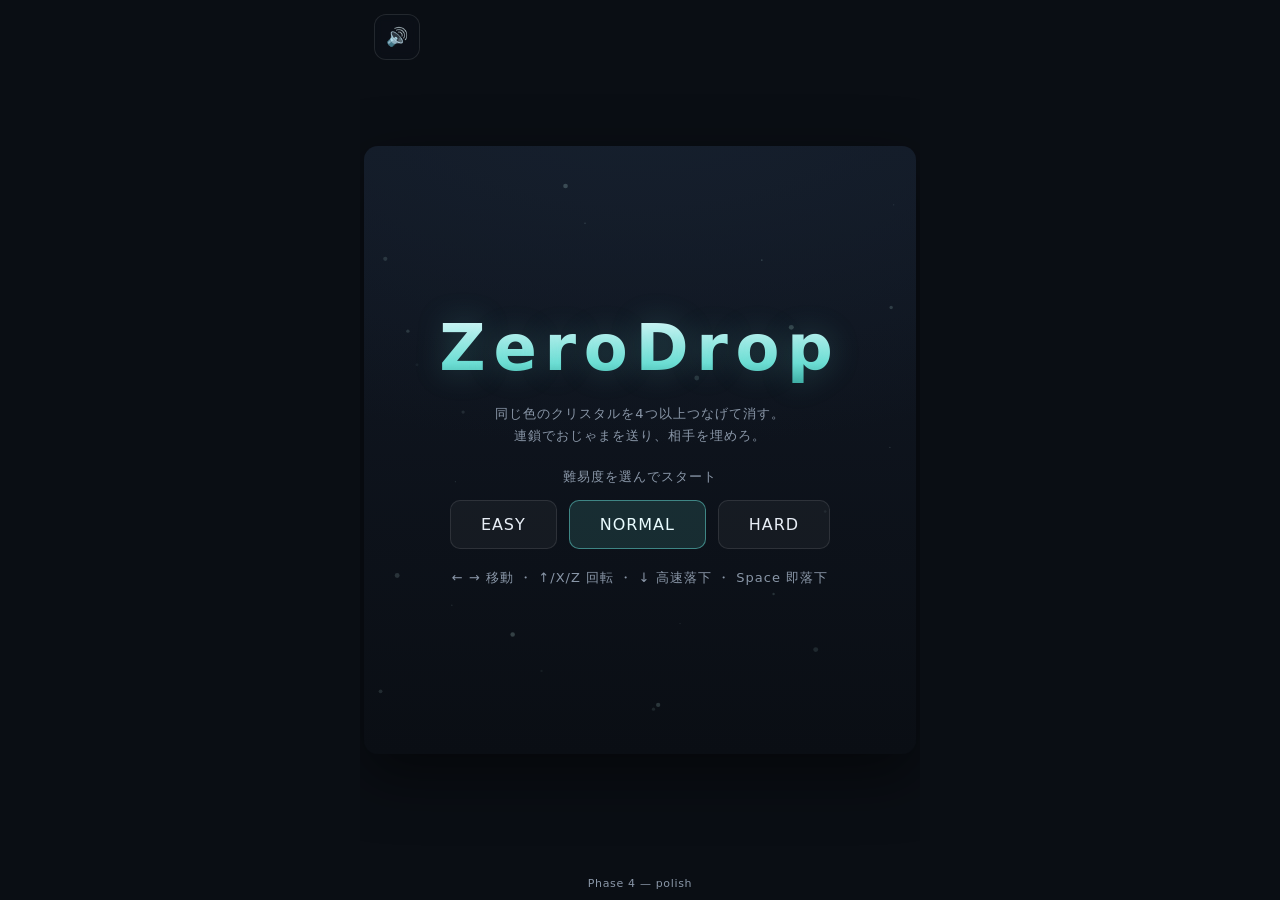
==== commit 4b53f325: "Phase 5 item 3/5: Charge core (gauge boost on clear) - 消去集計時、グループに含まれるチャージコアごとに ITEM_CONFIG.chargeGa" ====
--- a/index.html
+++ b/index.html
@@ -758,6 +758,8 @@
       for (const k of removal) {
         const r = Math.floor(k / COLS), c = k % COLS;
         if (this.grid[r][c] !== OJAMA) scoreCount++;
+        // チャージコア: clearing one pumps the disruption gauge hard.
+        if (this.items[r][c] === ITEM.CHARGE) this.chargeBonusThisChain += ITEM_CONFIG.chargeGaugeBonus;
         this.clearing.push({ row: r, col: c });
       }
       const bonus = Math.pow(2, this.chain - 1);
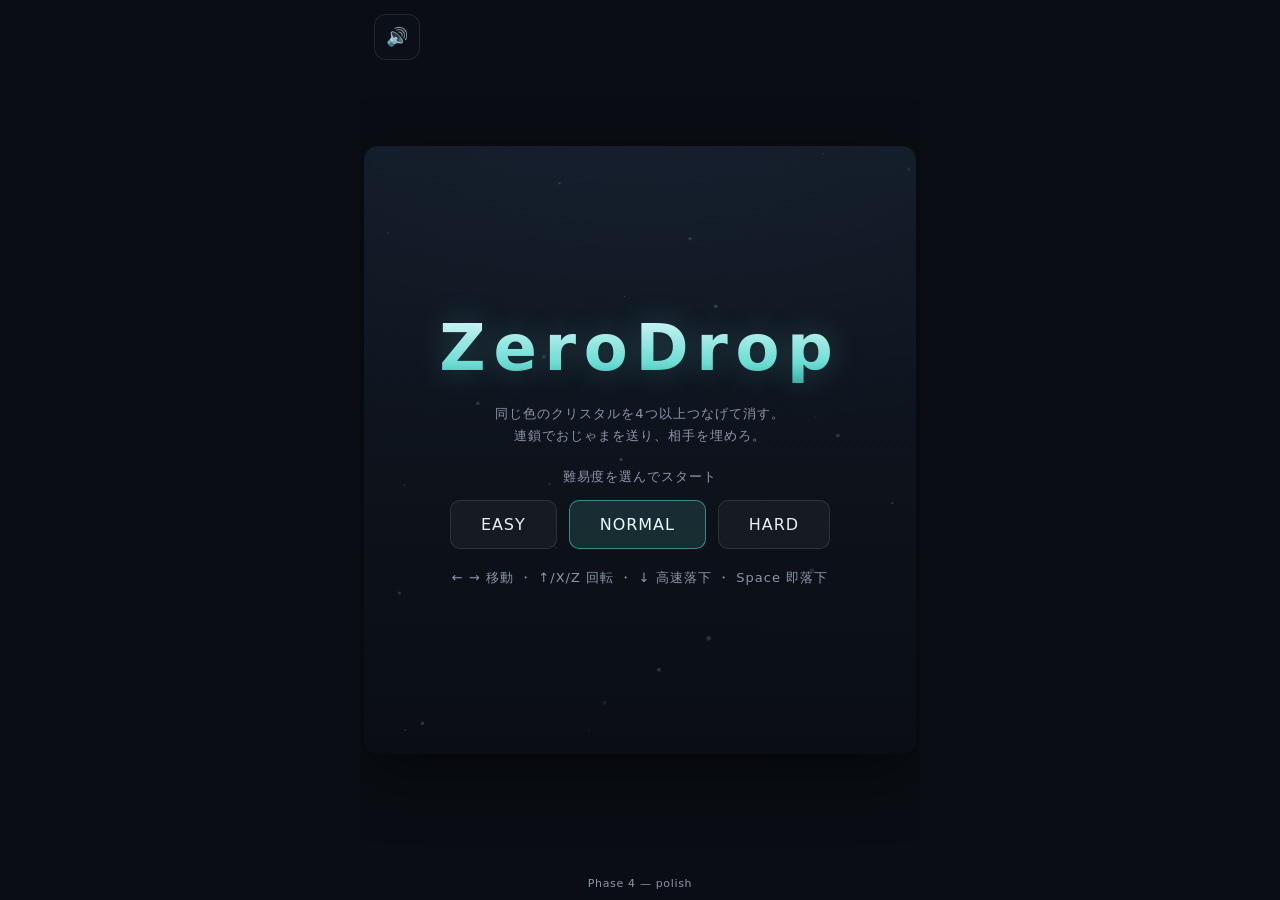
==== commit 8fda8f70: "Phase 5: enable chain-reward item spawning + CPU verification - ITEM_CONFIG.enabled = true。連鎖報酬方式で出現" ====
--- a/index.html
+++ b/index.html
@@ -343,7 +343,7 @@
   };
   // All item tuning lives here so feel can be adjusted in one place.
   const ITEM_CONFIG = {
-    enabled: false,        // spawn system is switched on in the final step
+    enabled: true,         // chain-reward item spawning is live
     chain2Rate: 0.15,      // P(next piece gets an item) after a 2+ chain
     chain4Rate: 0.30,      // ... after a 4+ chain
     maxOnBoard: 2,         // guard: persistent items (rainbow/bomb/charge) on a board
@@ -684,8 +684,37 @@
     }
 
     // Items consumed the moment they land (shatter / gravity drop).
-    // Filled in by their respective Phase-5 steps; harmless no-op until then.
-    activateLandItems() {}
+    activateLandItems() {
+      let acted = false;
+      // シャター: blow away the surrounding (2R+1)^2 block, colour-agnostic,
+      // then the item is spent. Creates a forced chain starter (救済).
+      const R = ITEM_CONFIG.shatterRadius;
+      for (let r = 0; r < ROWS; r++) {
+        for (let c = 0; c < COLS; c++) {
+          if (this.items[r][c] !== ITEM.SHATTER) continue;
+          for (let dr = -R; dr <= R; dr++) {
+            for (let dc = -R; dc <= R; dc++) {
+              const nr = r + dr, nc = c + dc;
+              if (nr < 0 || nr >= ROWS || nc < 0 || nc >= COLS) continue;
+              if (this.grid[nr][nc] !== EMPTY) this.spawnShatter(nc, nr, this.grid[nr][nc]);
+              this.grid[nr][nc] = EMPTY;
+              this.items[nr][nc] = ITEM.NONE;
+            }
+          }
+          acted = true;
+        }
+      }
+      // グラビティドロップ: consume and re-settle the whole board (立て直し).
+      // NOTE: this engine compacts after every action, so there are no floating
+      // blocks to drop — the re-settle is a no-op here and the block stays as a
+      // normal colour. (Faithful to the spec's "apply global gravity" hint.)
+      for (let r = 0; r < ROWS; r++) {
+        for (let c = 0; c < COLS; c++) {
+          if (this.items[r][c] === ITEM.GRAVITY) { this.items[r][c] = ITEM.NONE; acted = true; }
+        }
+      }
+      if (acted) this.applyGravity();
+    }
 
     countBoardItems() {
       let n = 0;
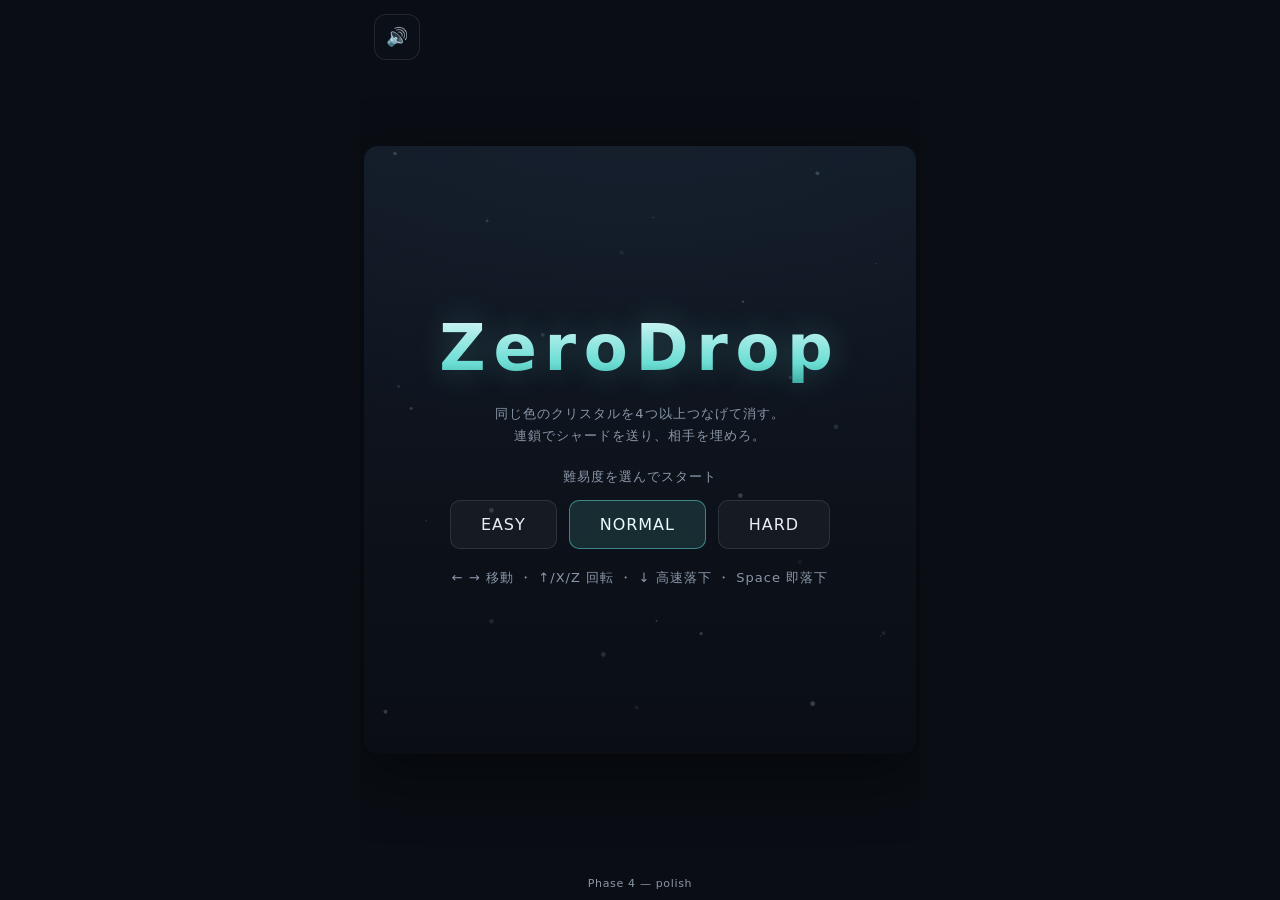
==== commit 547852e2: "rename: おじゃまブロック → Shard に統一 + アイテム出現率引き上げ - セル種別定数 OJAMA → SHARD（全参照を整合）。コメント/UIラベル/タイトル文の   「おじゃま」" ====
--- a/index.html
+++ b/index.html
@@ -238,7 +238,7 @@
   <!-- Title -->
   <div class="overlay" id="overlay-title">
     <h1 class="title-name">ZeroDrop</h1>
-    <p class="subtle">同じ色のクリスタルを4つ以上つなげて消す。<br>連鎖でおじゃまを送り、相手を埋めろ。</p>
+    <p class="subtle">同じ色のクリスタルを4つ以上つなげて消す。<br>連鎖でシャードを送り、相手を埋めろ。</p>
     <p class="subtle" style="margin-bottom:-6px;">難易度を選んでスタート</p>
     <div class="row">
       <button class="btn" data-diff="EASY">EASY</button>
@@ -295,7 +295,7 @@
   const SPAWN_COL = 2;
 
   const EMPTY = 0;
-  const OJAMA = 9; // neutral garbage block
+  const SHARD = 9; // neutral garbage block
 
   const COLORS = {
     1: { core: "#7ff0ec", edge: "#1fb9b0", glow: "#9ffff9" }, // cyan
@@ -303,7 +303,7 @@
     3: { core: "#f6e07a", edge: "#caa023", glow: "#fff0a8" }, // yellow
     4: { core: "#a7e87a", edge: "#5fae2f", glow: "#c8ffa0" }, // lime
     5: { core: "#f6a96a", edge: "#cc6a1f", glow: "#ffc999" }, // orange
-    9: { core: "#7c8694", edge: "#454e5a", glow: "#9aa4b2" }, // ojama (gray)
+    9: { core: "#7c8694", edge: "#454e5a", glow: "#9aa4b2" }, // shard (gray)
   };
 
   // ---- Timing ----------------------------------------------------------
@@ -344,8 +344,9 @@
   // All item tuning lives here so feel can be adjusted in one place.
   const ITEM_CONFIG = {
     enabled: true,         // chain-reward item spawning is live
-    chain2Rate: 0.15,      // P(next piece gets an item) after a 2+ chain
-    chain4Rate: 0.30,      // ... after a 4+ chain
+    chain2Rate: 0.40,      // P(next piece gets an item) after a 2+ chain
+    chain3Rate: 0.60,      // ... after a 3+ chain
+    chain4Rate: 0.80,      // ... after a 4+ chain
     maxOnBoard: 2,         // guard: persistent items (rainbow/bomb/charge) on a board
     weights: [             // even by default; retune per item later
       { type: ITEM.RAINBOW, w: 1 },
@@ -402,7 +403,7 @@
     for (let r = 0; r < ROWS; r++) {
       for (let c = 0; c < COLS; c++) {
         const v = grid[r][c];
-        if (v === EMPTY || v === OJAMA || seen[r][c]) continue;
+        if (v === EMPTY || v === SHARD || seen[r][c]) continue;
         const stack = [[r, c]];
         seen[r][c] = true;
         const group = [];
@@ -433,12 +434,12 @@
       chain++;
       for (const g of groups) {
         for (const cell of g) {
-          // remove adjacent ojama too (matches Board.finishClearing)
+          // remove adjacent shard too (matches Board.finishClearing)
           const nb = [[cell.row - 1, cell.col], [cell.row + 1, cell.col],
                       [cell.row, cell.col - 1], [cell.row, cell.col + 1]];
           for (const n of nb) {
             const nr = n[0], nc = n[1];
-            if (nr >= 0 && nr < ROWS && nc >= 0 && nc < COLS && grid[nr][nc] === OJAMA) {
+            if (nr >= 0 && nr < ROWS && nc >= 0 && nc < COLS && grid[nr][nc] === SHARD) {
               grid[nr][nc] = EMPTY;
             }
           }
@@ -508,7 +509,7 @@
       this.chain = 0;
       this.maxChain = 0;
       this.chainScore = 0;        // score accumulated during current resolution
-      this.pendingGarbage = 0;    // ojama waiting to drop on this board
+      this.pendingGarbage = 0;    // shard waiting to drop on this board
       this.garbageCarry = 0;      // fractional garbage carried between attacks
       this.gauge = 0;             // disruption gauge (fills from chains)
       this.debuffs = { flip: 0, mirror: 0, blackout: 0, speed: 0, shuffle: 0 }; // remaining ms
@@ -652,7 +653,7 @@
       const isRainbow = function (r, c) { return items[r][c] === ITEM.RAINBOW; };
       const member = function (r, c, X) {
         const v = grid[r][c];
-        if (v === EMPTY || v === OJAMA) return false;
+        if (v === EMPTY || v === SHARD) return false;
         return v === X || isRainbow(r, c);
       };
       const groups = [];
@@ -729,6 +730,7 @@
       if (!ITEM_CONFIG.enabled || this.nextItemPending) return;
       let rate = 0;
       if (chain >= 4) rate = ITEM_CONFIG.chain4Rate;
+      else if (chain >= 3) rate = ITEM_CONFIG.chain3Rate;
       else if (chain >= 2) rate = ITEM_CONFIG.chain2Rate;
       if (rate <= 0) return;
       if (this.countBoardItems() >= ITEM_CONFIG.maxOnBoard) return;
@@ -770,23 +772,23 @@
         }
       }
 
-      // Existing rule: ojama adjacent to a matched cell is knocked out.
+      // Existing rule: shard adjacent to a matched cell is knocked out.
       for (const k of matched) {
         const r = Math.floor(k / COLS), c = k % COLS;
         const nb = [[r - 1, c], [r + 1, c], [r, c - 1], [r, c + 1]];
         for (const n of nb) {
           const nr = n[0], nc = n[1];
-          if (nr >= 0 && nr < ROWS && nc >= 0 && nc < COLS && this.grid[nr][nc] === OJAMA) removal.add(nr * COLS + nc);
+          if (nr >= 0 && nr < ROWS && nc >= 0 && nc < COLS && this.grid[nr][nc] === SHARD) removal.add(nr * COLS + nc);
         }
       }
 
-      // Score counts cleared NON-ojama cells (bomb collateral included;
-      // ojama removal stays unscored, as before).
+      // Score counts cleared NON-shard cells (bomb collateral included;
+      // shard removal stays unscored, as before).
       let scoreCount = 0;
       this.clearing = [];
       for (const k of removal) {
         const r = Math.floor(k / COLS), c = k % COLS;
-        if (this.grid[r][c] !== OJAMA) scoreCount++;
+        if (this.grid[r][c] !== SHARD) scoreCount++;
         // チャージコア: clearing one pumps the disruption gauge hard.
         if (this.items[r][c] === ITEM.CHARGE) this.chargeBonusThisChain += ITEM_CONFIG.chargeGaugeBonus;
         this.clearing.push({ row: r, col: c });
@@ -839,7 +841,7 @@
 
     finishClearing() {
       // beginResolve already computed the full removal set (matched cells +
-      // bomb collateral + knocked-out ojama). Just shatter and clear them.
+      // bomb collateral + knocked-out shard). Just shatter and clear them.
       for (const cell of this.clearing) {
         const v = this.grid[cell.row][cell.col];
         if (v !== EMPTY) this.spawnShatter(cell.col, cell.row, v);
@@ -897,7 +899,7 @@
       for (let c = 0; c < COLS; c++) {
         let add = per + (extra.has(c) ? 1 : 0);
         let dr = this.dropRowOf(c);
-        while (add > 0 && dr >= 0) { this.grid[dr][c] = OJAMA; this.items[dr][c] = ITEM.NONE; dr--; add--; }
+        while (add > 0 && dr >= 0) { this.grid[dr][c] = SHARD; this.items[dr][c] = ITEM.NONE; dr--; add--; }
       }
       this.applyGravity();
       if (n > 0) this.emit("garbage", { n: n });
@@ -990,7 +992,7 @@
     for (let r = 0; r < ROWS; r++) {
       for (let c = 0; c < COLS; c++) {
         const v = g[r][c];
-        if (v === EMPTY || v === OJAMA) continue;
+        if (v === EMPTY || v === SHARD) continue;
         if (c + 1 < COLS && g[r][c + 1] === v) adj++;
         if (r + 1 < ROWS && g[r + 1][c] === v) adj++;
       }
@@ -1121,8 +1123,8 @@
     }
     ctx.closePath(); ctx.stroke();
 
-    // Ojama: dark cracks so it reads as "neutral / locked".
-    if (colorId === OJAMA) {
+    // Shard: dark cracks so it reads as "neutral / locked".
+    if (colorId === SHARD) {
       ctx.lineWidth = Math.max(1, size * 0.04);
       ctx.strokeStyle = hexA("#1b2026", 0.8 * alpha);
       ctx.beginPath();
@@ -1513,7 +1515,7 @@
     ctx.fillText(String(b.score), ox + 12, oy + 42);
     if (b.pendingGarbage > 0) {
       ctx.fillStyle = "#ffb86b"; ctx.font = "600 12px system-ui, sans-serif";
-      ctx.fillText("おじゃま +" + b.pendingGarbage, ox + 12, oy + 58);
+      ctx.fillText("シャード +" + b.pendingGarbage, ox + 12, oy + 58);
     }
 
     // NEXT (faked while under シャッフル)
